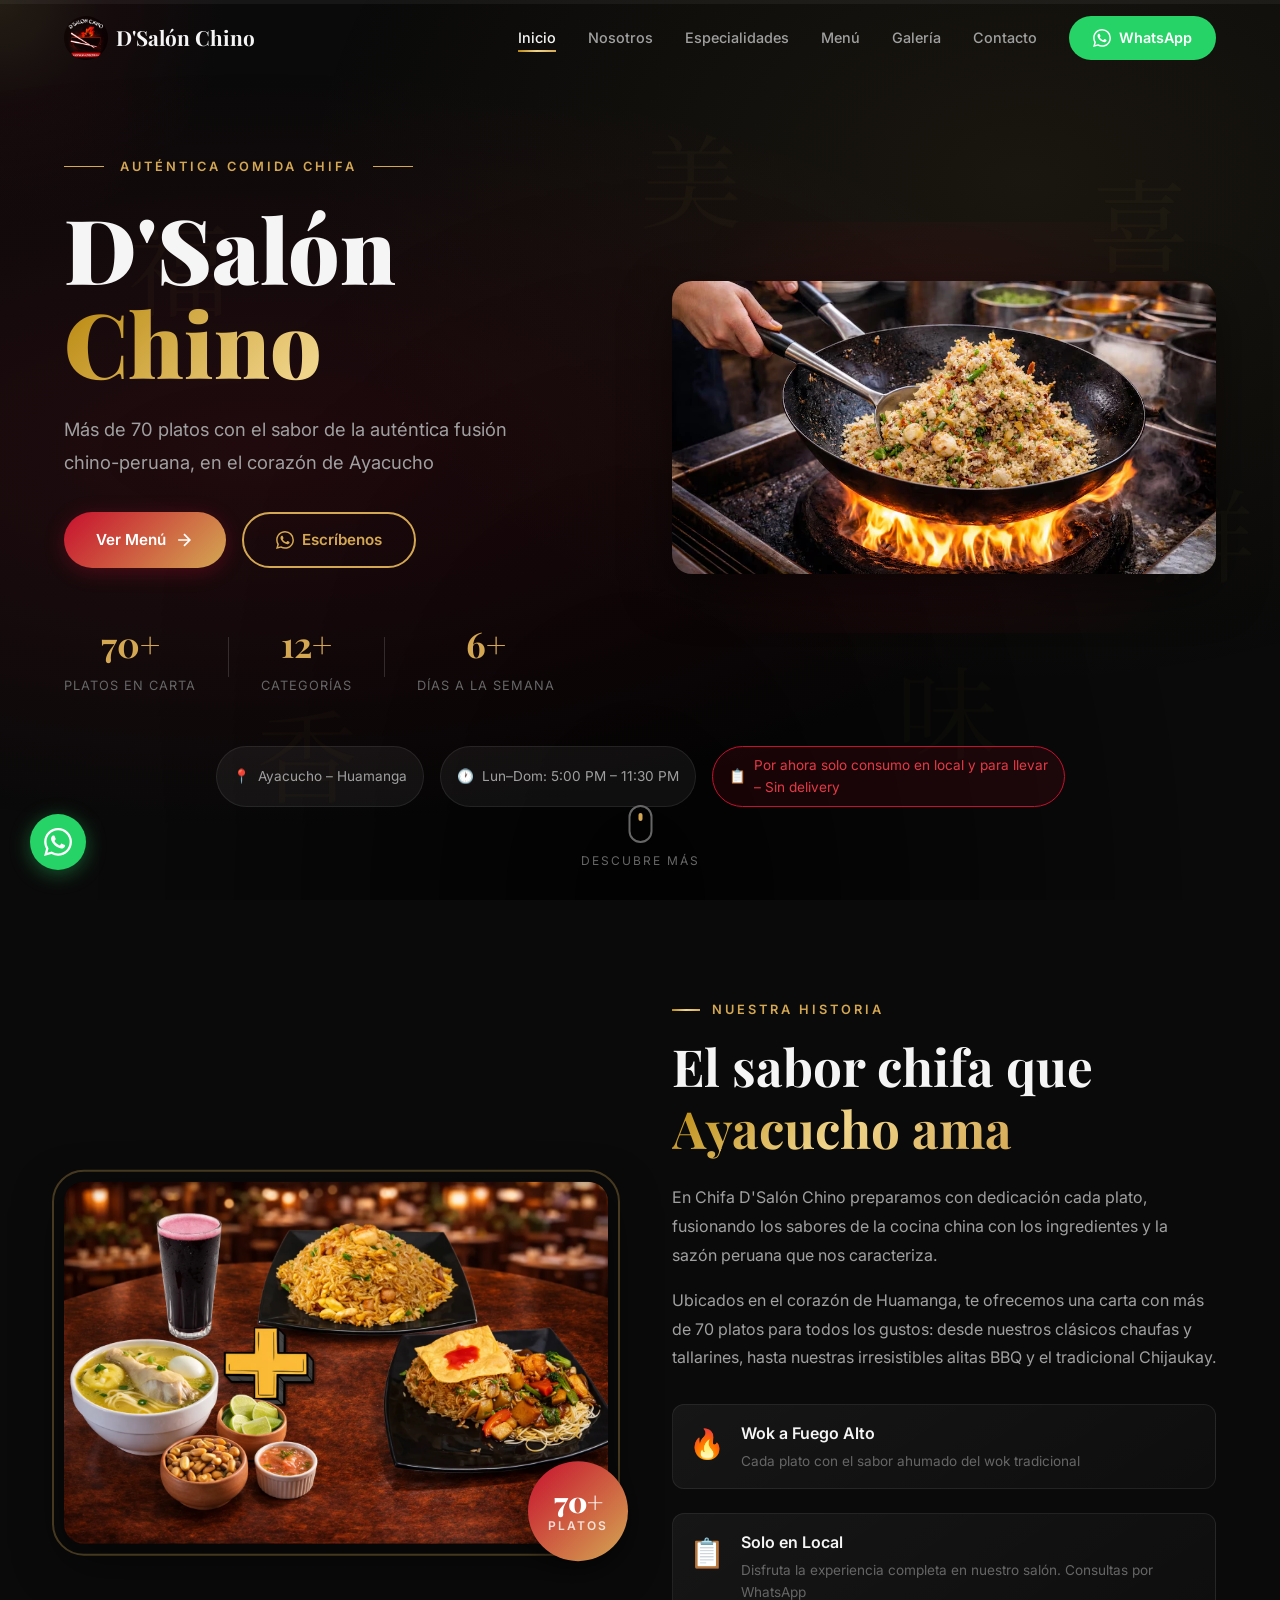
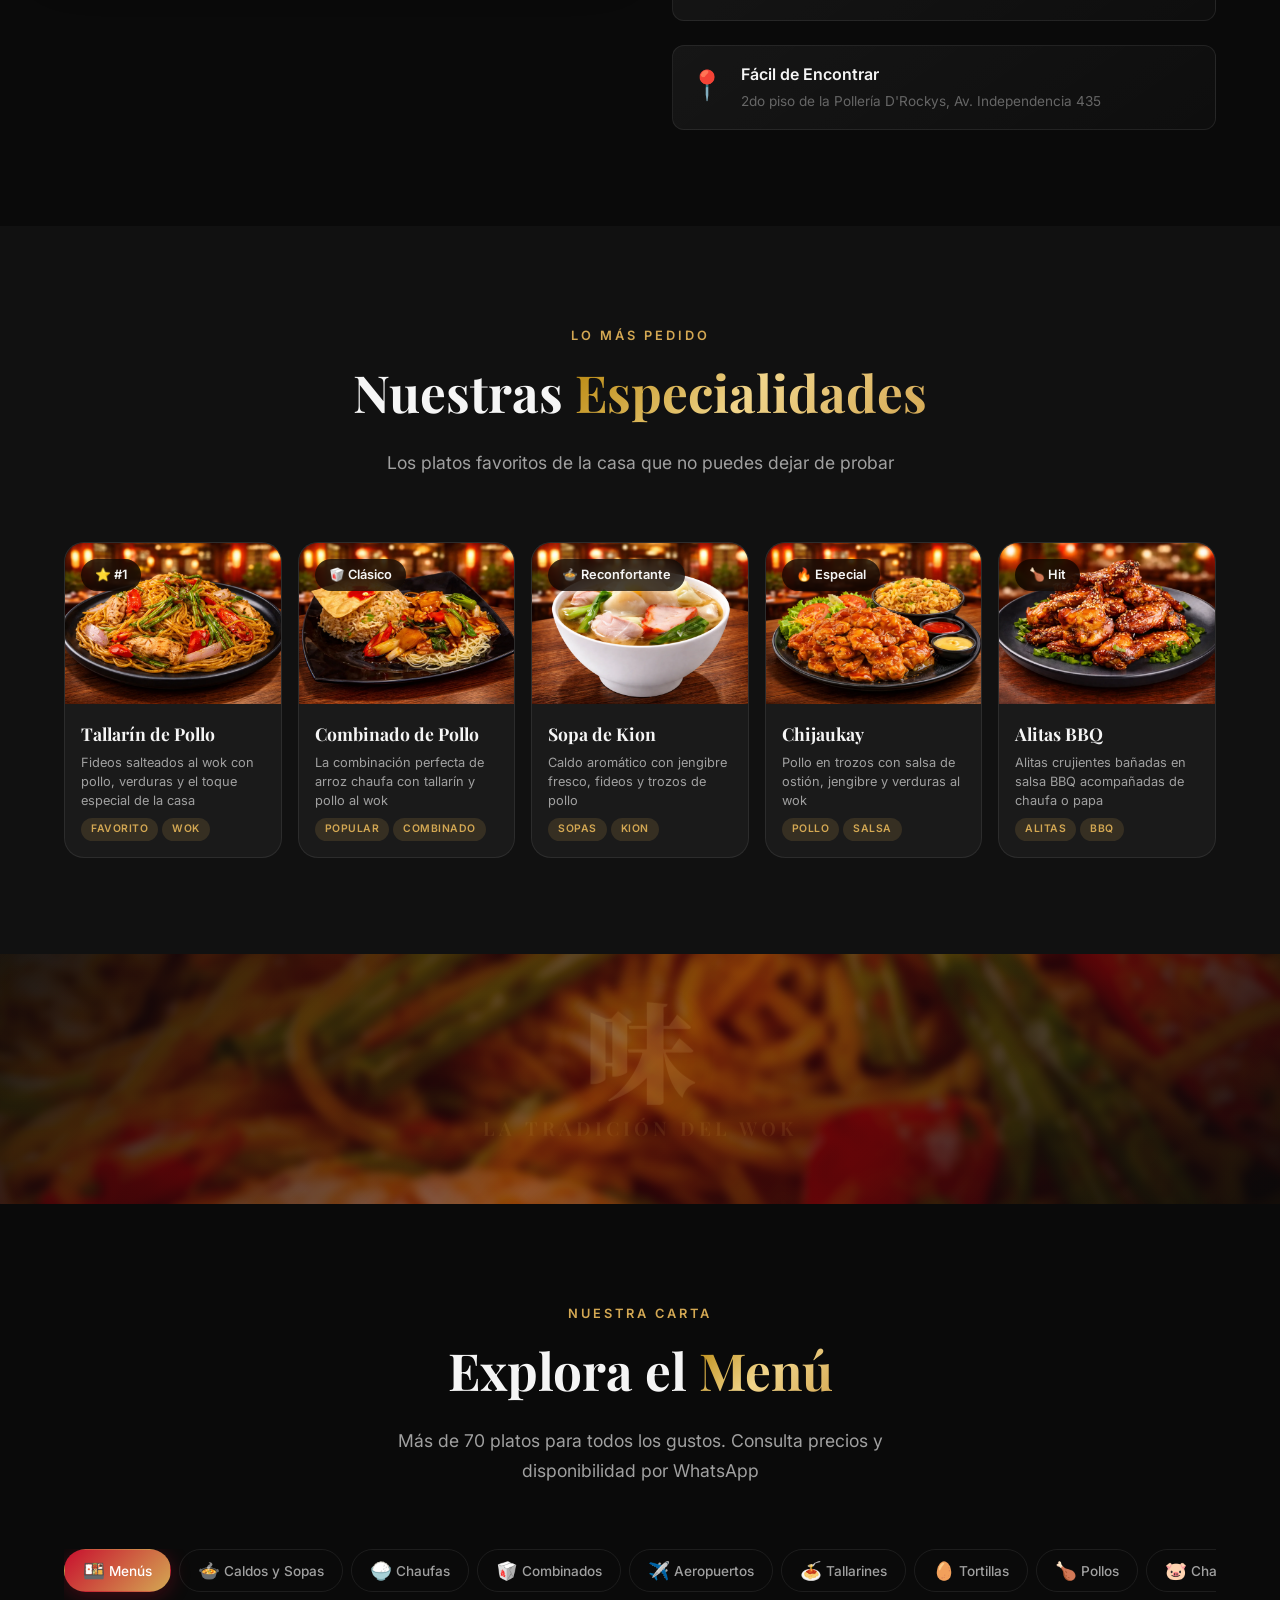
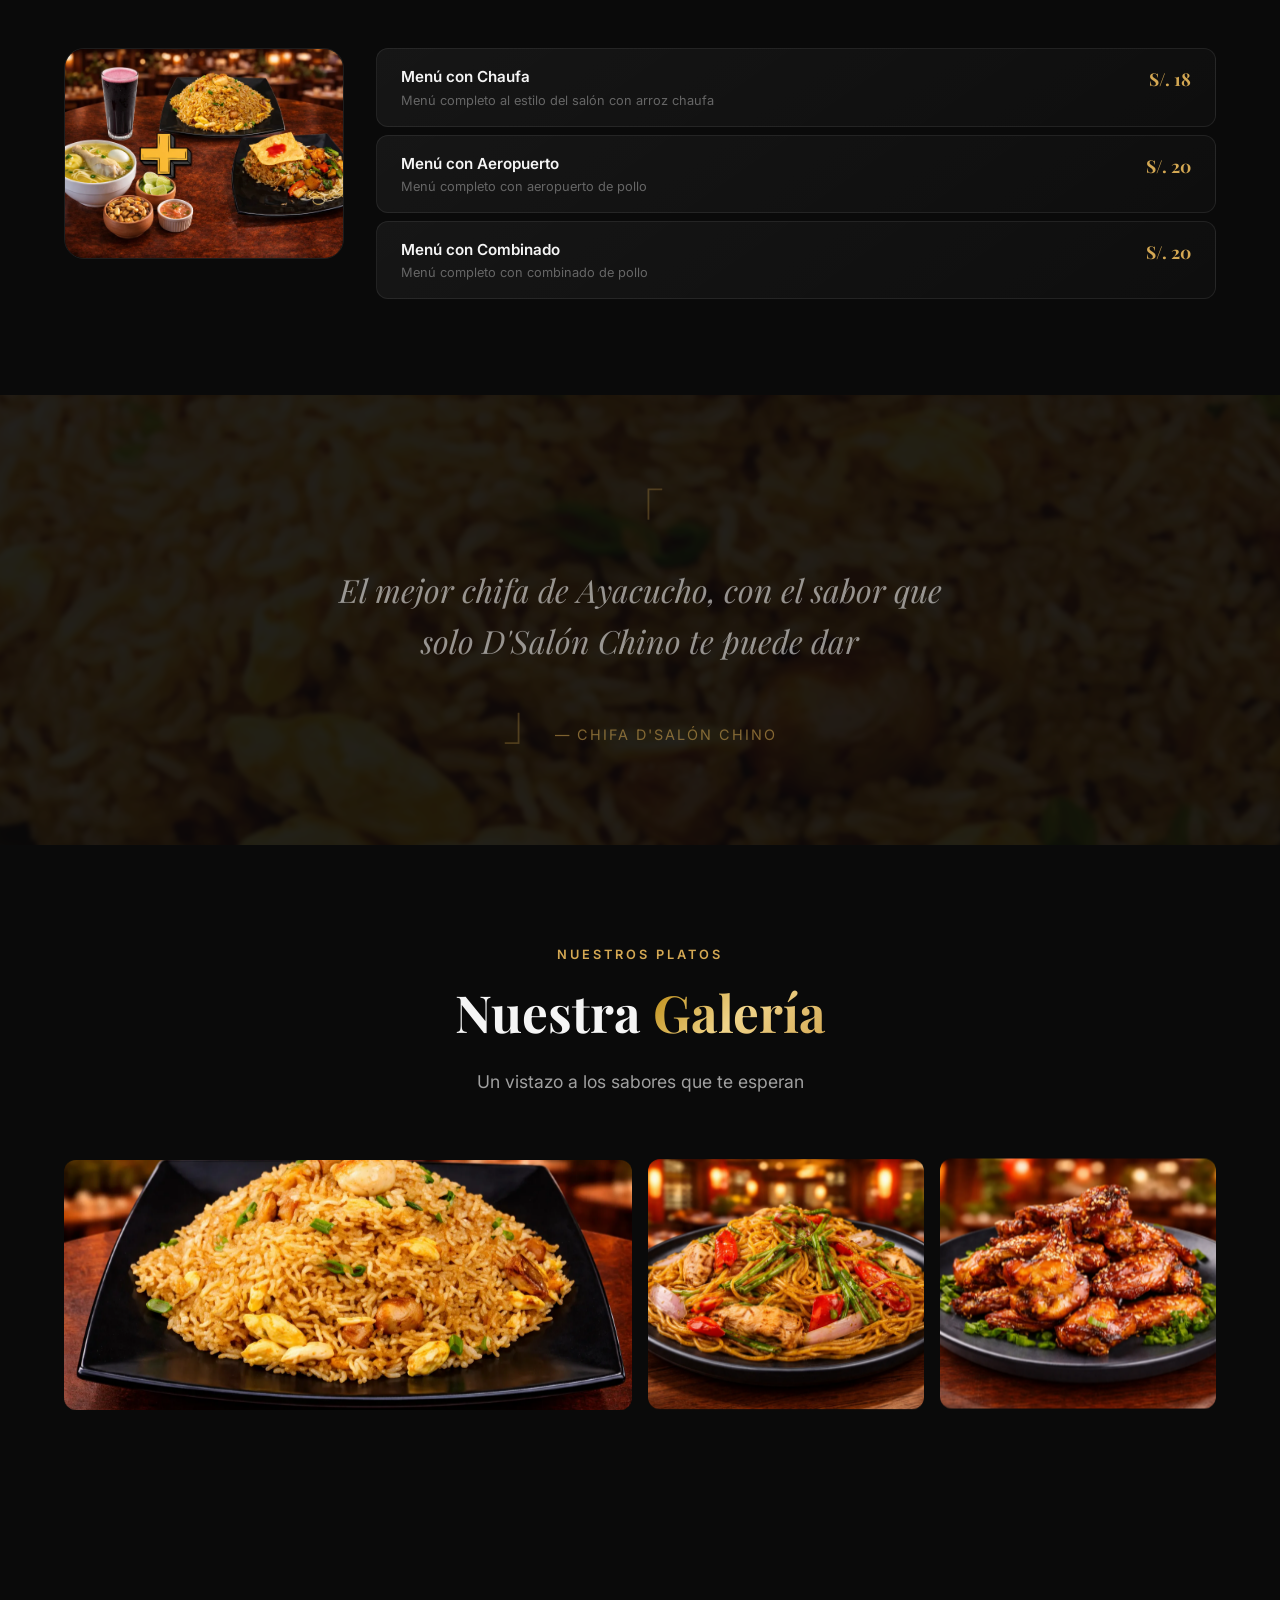
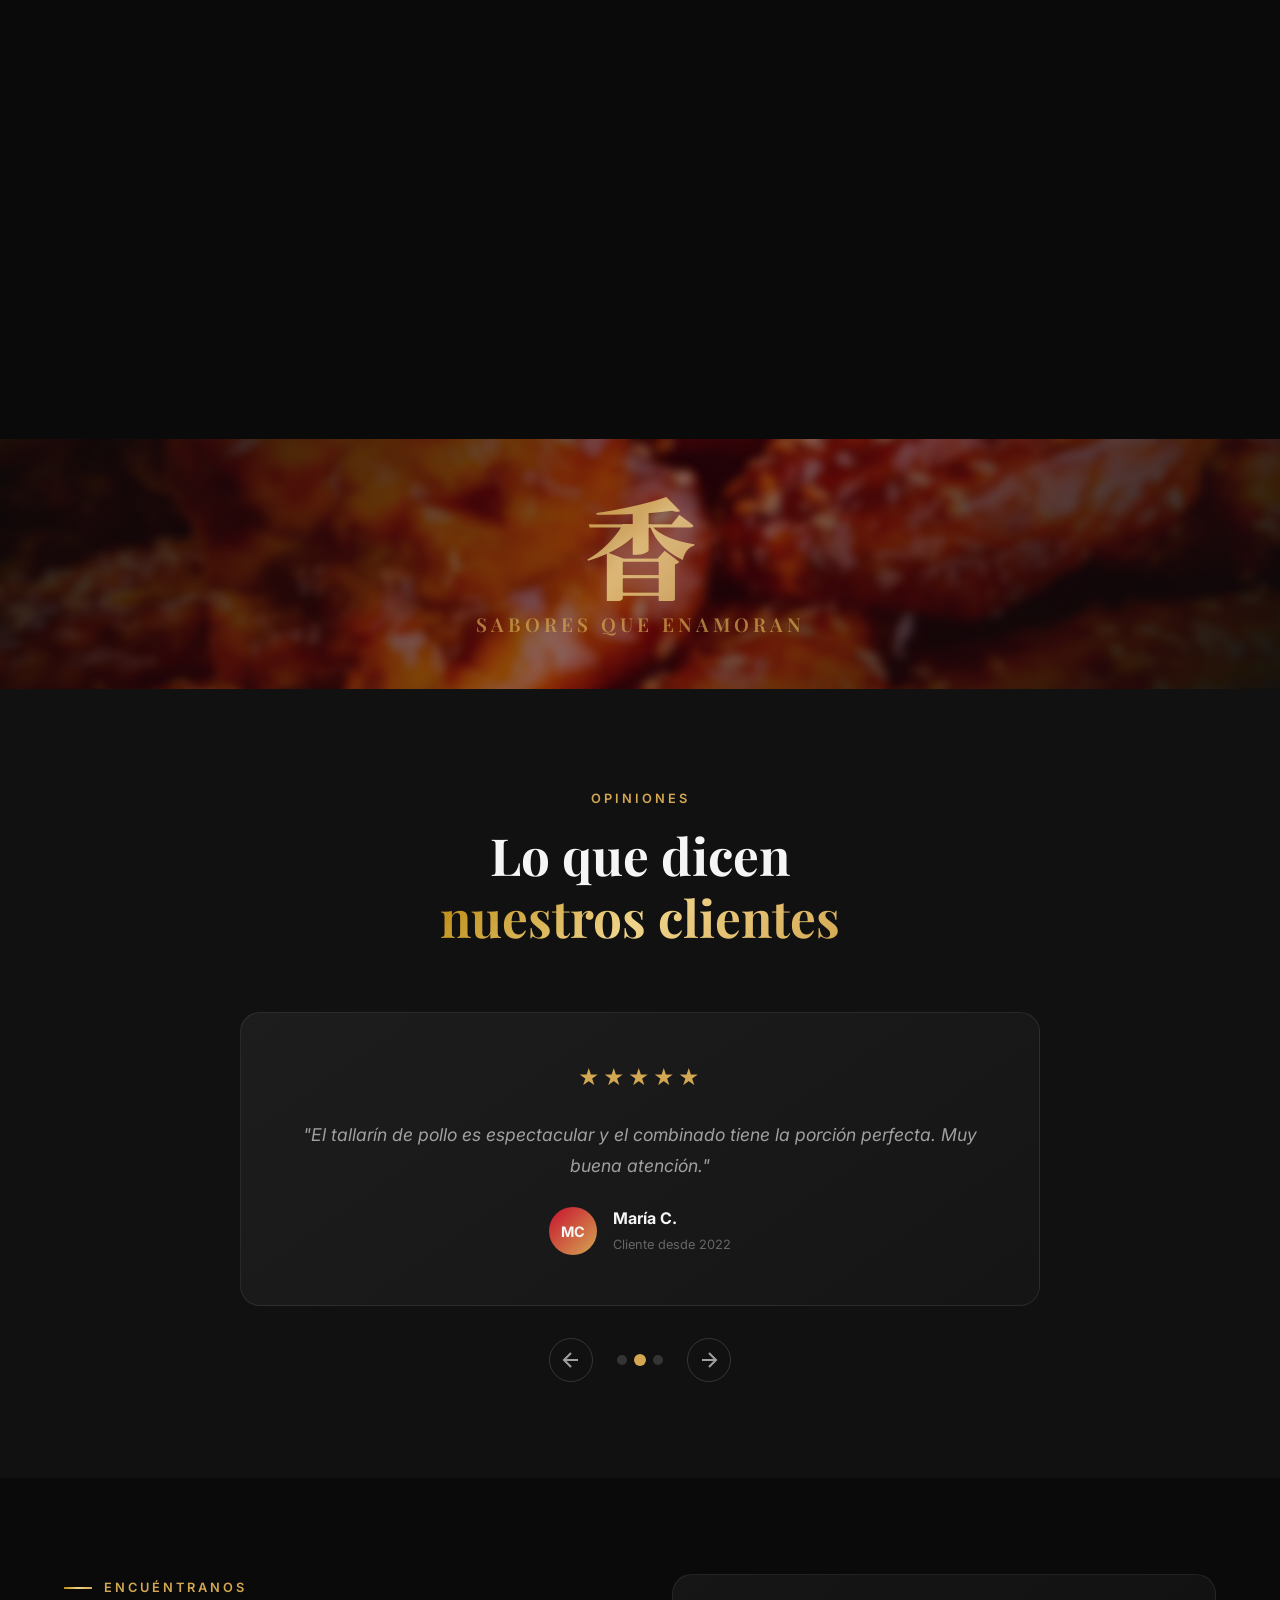
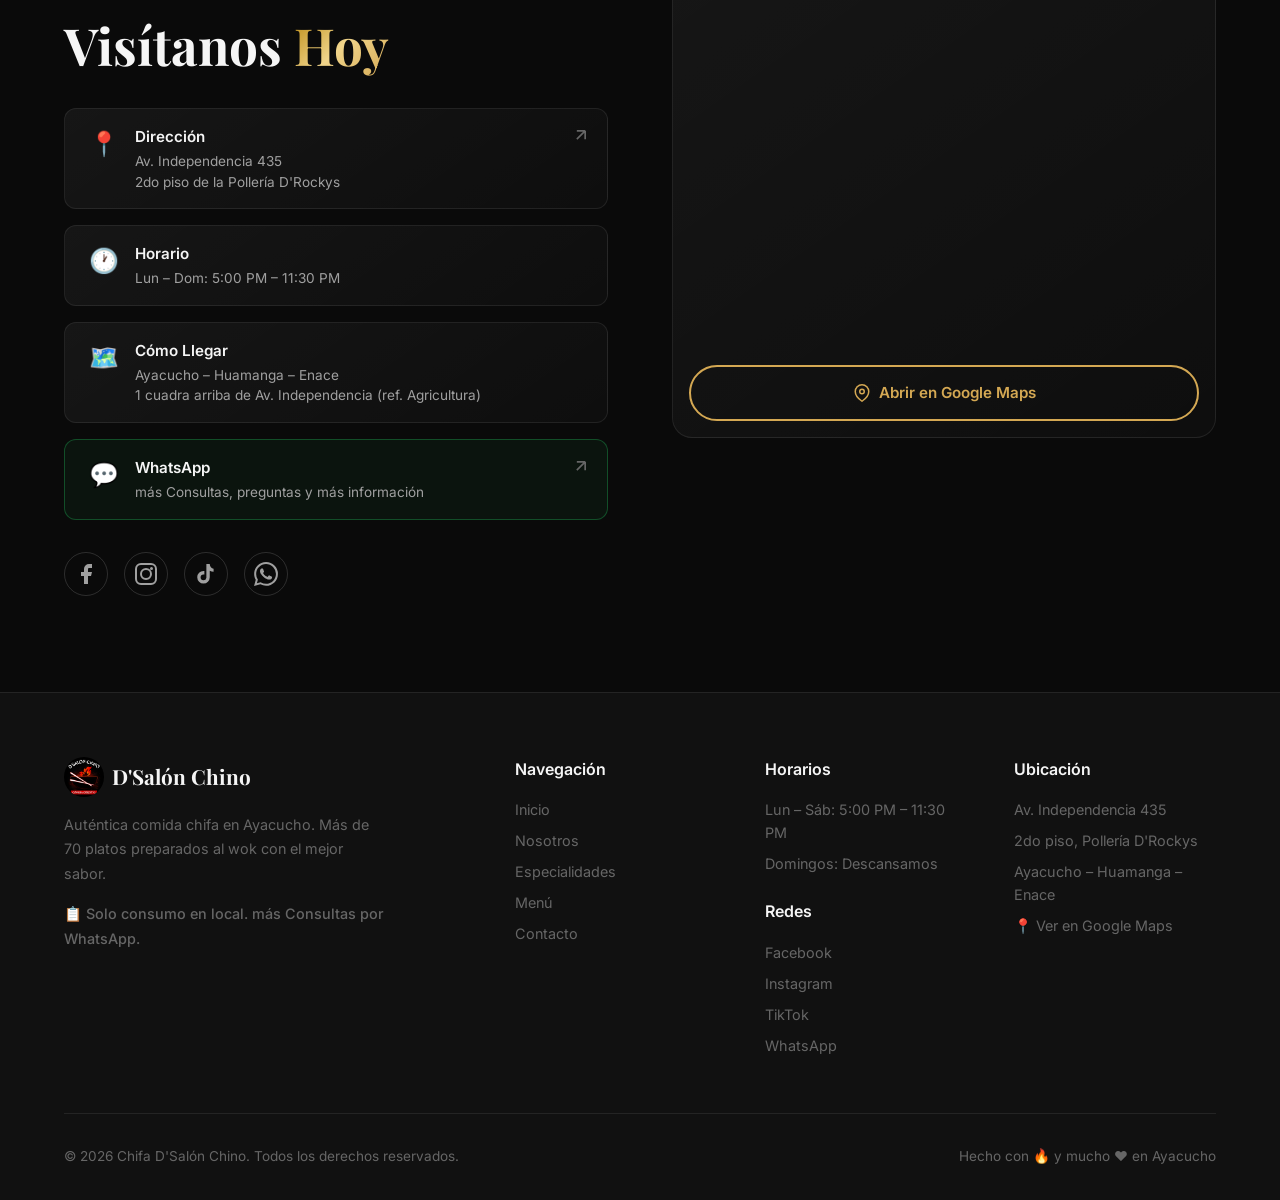
==== index.html @ 2259fa14 "sistemaCHIF" ====
<!DOCTYPE html>
<html lang="es">

<head>
    <meta charset="UTF-8">
    <meta name="viewport" content="width=device-width, initial-scale=1.0">
    <meta name="theme-color" content="#0a0a0a">
    <meta name="color-scheme" content="dark">
    <title>Chifa D'Salón Chino | Auténtica Comida Chifa en Ayacucho</title>
    <meta name="description"
        content="Chifa D'Salón Chino – La mejor comida chifa en Ayacucho. Más de 70 platos: chaufas, tallarines, alitas BBQ, combinados y más. Av. Independencia 435, Huamanga.">
    <meta name="keywords"
        content="chifa ayacucho, comida china ayacucho, chaufa, tallarin, alitas bbq, salon chino, huamanga">
    <link rel="preconnect" href="https://fonts.googleapis.com">
    <link rel="preconnect" href="https://fonts.gstatic.com" crossorigin>
    <link
        href="https://fonts.googleapis.com/css2?family=Playfair+Display:ital,wght@0,400;0,700;0,900;1,400&family=Inter:wght@300;400;500;600;700&family=Noto+Serif+SC:wght@400;700;900&display=swap"
        rel="stylesheet">
    <link rel="stylesheet" href="styles.css">
</head>

<body>
    <!-- Skip Link -->
    <a href="#main-content" class="skip-link">Saltar al contenido principal</a>

    <!-- Loader -->
    <div id="loader" class="loader" role="status" aria-live="polite">
        <div class="loader-content">
            <img src="images/Logo.webp" alt="" class="loader-logo" aria-hidden="true" width="120" height="120">
            <div class="loader-bar" aria-hidden="true">
                <div class="loader-progress"></div>
            </div>
            <p class="loader-text">Preparando tu experiencia…</p>
        </div>
    </div>

    <!-- Navigation -->
    <nav id="navbar" class="navbar">
        <div class="nav-container">
            <a href="#hero" class="nav-logo">
                <img src="images/Logo.webp" alt="Logo Chifa D'Salón Chino" class="nav-logo-img" width="44" height="44">
                <span class="logo-text">D'Salón Chino</span>
            </a>
            <button id="nav-toggle" class="nav-toggle" aria-label="Abrir menú de navegación">
                <span class="hamburger-line"></span>
                <span class="hamburger-line"></span>
                <span class="hamburger-line"></span>
            </button>
            <ul id="nav-menu" class="nav-menu">
                <li><a href="#hero" class="nav-link active">Inicio</a></li>
                <li><a href="#about" class="nav-link">Nosotros</a></li>
                <li><a href="#specialties" class="nav-link">Especialidades</a></li>
                <li><a href="#menu" class="nav-link">Menú</a></li>
                <li><a href="#gallery" class="nav-link">Galería</a></li>
                <li><a href="#contact" class="nav-link">Contacto</a></li>
                <li><a href="https://wa.me/51935894115" target="_blank" rel="noopener noreferrer" class="nav-btn">
                        <svg width="18" height="18" viewBox="0 0 24 24" fill="currentColor" aria-hidden="true">
                            <path
                                d="M17.472 14.382c-.297-.149-1.758-.867-2.03-.967-.273-.099-.471-.148-.67.15-.197.297-.767.966-.94 1.164-.173.199-.347.223-.644.075-.297-.15-1.255-.463-2.39-1.475-.883-.788-1.48-1.761-1.653-2.059-.173-.297-.018-.458.13-.606.134-.133.298-.347.446-.52.149-.174.198-.298.298-.497.099-.198.05-.371-.025-.52-.075-.149-.669-1.612-.916-2.207-.242-.579-.487-.5-.669-.51-.173-.008-.371-.01-.57-.01-.198 0-.52.074-.792.372-.272.297-1.04 1.016-1.04 2.479 0 1.462 1.065 2.875 1.213 3.074.149.198 2.096 3.2 5.077 4.487.709.306 1.262.489 1.694.625.712.227 1.36.195 1.871.118.571-.085 1.758-.719 2.006-1.413.248-.694.248-1.289.173-1.413-.074-.124-.272-.198-.57-.347m-5.421 7.403h-.004a9.87 9.87 0 0 1-5.031-1.378l-.361-.214-3.741.982.998-3.648-.235-.374a9.86 9.86 0 0 1-1.51-5.26c.001-5.45 4.436-9.884 9.888-9.884 2.64 0 5.122 1.03 6.988 2.898a9.825 9.825 0 0 1 2.893 6.994c-.003 5.45-4.437 9.884-9.885 9.884m8.413-18.297A11.815 11.815 0 0 0 12.05 0C5.495 0 .16 5.335.157 11.892c0 2.096.547 4.142 1.588 5.945L.057 24l6.305-1.654a11.882 11.882 0 0 0 5.683 1.448h.005c6.554 0 11.89-5.335 11.893-11.893a11.821 11.821 0 0 0-3.48-8.413z" />
                        </svg>
                        <span>WhatsApp</span>
                    </a></li>
            </ul>
        </div>
    </nav>

    <!-- Main Content -->
    <main id="main-content">

        <!-- Hero Section -->
        <section id="hero" class="hero">
            <div class="hero-bg-overlay"></div>
            <div class="floating-characters" aria-hidden="true">
                <span class="float-char" style="--delay: 0s; --x: 10%; --y: 20%;">福</span>
                <span class="float-char" style="--delay: 2s; --x: 85%; --y: 15%;">喜</span>
                <span class="float-char" style="--delay: 4s; --x: 70%; --y: 70%;">味</span>
                <span class="float-char" style="--delay: 1s; --x: 20%; --y: 75%;">香</span>
                <span class="float-char" style="--delay: 3s; --x: 50%; --y: 10%;">美</span>
                <span class="float-char" style="--delay: 5s; --x: 90%; --y: 50%;">鮮</span>
            </div>
            <div class="hero-content">
                <div class="hero-text">
                    <div class="hero-badge">
                        <span class="badge-line"></span>
                        <span>Auténtica Comida Chifa</span>
                        <span class="badge-line"></span>
                    </div>
                    <h1 class="hero-title">
                        <span class="title-line">D'Salón</span>
                        <span class="title-line title-accent">Chino</span>
                    </h1>
                    <p class="hero-subtitle">Más de 70 platos con el sabor de la auténtica fusión chino-peruana, en el
                        corazón de Ayacucho</p>
                    <div class="hero-actions">
                        <a href="#menu" class="btn btn-primary">
                            <span>Ver Menú</span>
                            <svg width="20" height="20" viewBox="0 0 24 24" fill="none" stroke="currentColor"
                                stroke-width="2" aria-hidden="true">
                                <path d="M5 12h14M12 5l7 7-7 7" />
                            </svg>
                        </a>
                        <a href="https://wa.me/51935894115" target="_blank" rel="noopener noreferrer"
                            class="btn btn-outline">
                            <svg width="18" height="18" viewBox="0 0 24 24" fill="currentColor" aria-hidden="true">
                                <path
                                    d="M17.472 14.382c-.297-.149-1.758-.867-2.03-.967-.273-.099-.471-.148-.67.15-.197.297-.767.966-.94 1.164-.173.199-.347.223-.644.075-.297-.15-1.255-.463-2.39-1.475-.883-.788-1.48-1.761-1.653-2.059-.173-.297-.018-.458.13-.606.134-.133.298-.347.446-.52.149-.174.198-.298.298-.497.099-.198.05-.371-.025-.52-.075-.149-.669-1.612-.916-2.207-.242-.579-.487-.5-.669-.51-.173-.008-.371-.01-.57-.01-.198 0-.52.074-.792.372-.272.297-1.04 1.016-1.04 2.479 0 1.462 1.065 2.875 1.213 3.074.149.198 2.096 3.2 5.077 4.487.709.306 1.262.489 1.694.625.712.227 1.36.195 1.871.118.571-.085 1.758-.719 2.006-1.413.248-.694.248-1.289.173-1.413-.074-.124-.272-.198-.57-.347m-5.421 7.403h-.004a9.87 9.87 0 0 1-5.031-1.378l-.361-.214-3.741.982.998-3.648-.235-.374a9.86 9.86 0 0 1-1.51-5.26c.001-5.45 4.436-9.884 9.888-9.884 2.64 0 5.122 1.03 6.988 2.898a9.825 9.825 0 0 1 2.893 6.994c-.003 5.45-4.437 9.884-9.885 9.884m8.413-18.297A11.815 11.815 0 0 0 12.05 0C5.495 0 .16 5.335.157 11.892c0 2.096.547 4.142 1.588 5.945L.057 24l6.305-1.654a11.882 11.882 0 0 0 5.683 1.448h.005c6.554 0 11.89-5.335 11.893-11.893a11.821 11.821 0 0 0-3.48-8.413z" />
                            </svg>
                            <span>Escríbenos</span>
                        </a>
                    </div>
                    <div class="hero-stats">
                        <div class="stat">
                            <span class="stat-number" data-count="70">0</span>
                            <span class="stat-label">Platos en carta</span>
                        </div>
                        <div class="stat-divider"></div>
                        <div class="stat">
                            <span class="stat-number" data-count="12">0</span>
                            <span class="stat-label">Categorías</span>
                        </div>
                        <div class="stat-divider"></div>
                        <div class="stat">
                            <span class="stat-number" data-count="6">0</span>
                            <span class="stat-label">Días a la semana</span>
                        </div>
                    </div>
                </div>
                <div class="hero-image-wrapper">
                    <div class="hero-image-glow"></div>
                    <img src="images/portada.webp" alt="Chifa D'Salón Chino – Auténtica Comida Chifa en Ayacucho"
                        class="hero-image" loading="eager" width="550" height="550" fetchpriority="high">
                </div>
            </div>
            <div class="hero-info-banner">
                <div class="info-pill">
                    <span aria-hidden="true">📍</span> Ayacucho – Huamanga
                </div>
                <div class="info-pill">
                    <span aria-hidden="true">🕐</span> Lun–Dom: 5:00 PM – 11:30 PM
                </div>
                <div class="info-pill highlight">
                    <span aria-hidden="true">📋</span>Por ahora solo consumo en local y para llevar<br />
                    – Sin delivery
                </div>
            </div>
            <a href="#about" class="scroll-indicator" aria-label="Descubre más">
                <div class="scroll-mouse">
                    <div class="scroll-dot"></div>
                </div>
                <span>Descubre más</span>
            </a>
        </section>

        <!-- About Section -->
        <section id="about" class="about section">
            <div class="container">
                <div class="about-grid">
                    <div class="about-image-col">
                        <div class="about-image-wrapper">
                            <img src="images/Menus.webp" alt="Menú del restaurante D'Salón Chino" class="about-image"
                                loading="lazy" width="600" height="400">
                            <div class="about-image-frame"></div>
                            <div class="experience-badge">
                                <span class="exp-number">70+</span>
                                <span class="exp-text">Platos</span>
                            </div>
                        </div>
                    </div>
                    <div class="about-text-col">
                        <span class="section-tag">Nuestra Historia</span>
                        <h2 class="section-title">El sabor chifa que<br><span class="text-gradient">Ayacucho ama</span>
                        </h2>
                        <p class="about-desc">En Chifa D'Salón Chino preparamos con dedicación cada plato, fusionando
                            los sabores de la cocina china con los ingredientes y la sazón peruana que nos caracteriza.
                        </p>
                        <p class="about-desc">Ubicados en el corazón de Huamanga, te ofrecemos una carta con más de 70
                            platos para todos los gustos: desde nuestros clásicos chaufas y tallarines, hasta nuestras
                            irresistibles alitas BBQ y el tradicional Chijaukay.</p>
                        <div class="about-features">
                            <div class="feature">
                                <div class="feature-icon" aria-hidden="true">🔥</div>
                                <div>
                                    <h4>Wok a Fuego Alto</h4>
                                    <p>Cada plato con el sabor ahumado del wok tradicional</p>
                                </div>
                            </div>
                            <div class="feature">
                                <div class="feature-icon" aria-hidden="true">📋</div>
                                <div>
                                    <h4>Solo en Local</h4>
                                    <p>Disfruta la experiencia completa en nuestro salón. Consultas por WhatsApp</p>
                                </div>
                            </div>
                            <div class="feature">
                                <div class="feature-icon" aria-hidden="true">📍</div>
                                <div>
                                    <h4>Fácil de Encontrar</h4>
                                    <p>2do piso de la Pollería D'Rockys, Av. Independencia 435</p>
                                </div>
                            </div>
                        </div>
                    </div>
                </div>
            </div>
        </section>

        <!-- Specialties Section -->
        <section id="specialties" class="specialties section">
            <div class="container">
                <div class="section-header">
                    <span class="section-tag">Lo Más Pedido</span>
                    <h2 class="section-title">Nuestras <span class="text-gradient">Especialidades</span></h2>
                    <p class="section-desc">Los platos favoritos de la casa que no puedes dejar de probar</p>
                </div>
                <div class="specialties-grid">
                    <div class="specialty-card">
                        <div class="specialty-image-wrapper">
                            <img src="images/TallarinDePollo.webp" alt="Tallarín de Pollo" class="specialty-image"
                                loading="lazy" width="400" height="300">
                            <div class="specialty-overlay">
                                <span class="specialty-price">S/. 19</span>
                            </div>
                            <div class="specialty-badge">⭐ #1</div>
                        </div>
                        <div class="specialty-info">
                            <h3>Tallarín de Pollo</h3>
                            <p>Fideos salteados al wok con pollo, verduras y el toque especial de la casa</p>
                            <div class="specialty-tags">
                                <span class="tag">Favorito</span>
                                <span class="tag">Wok</span>
                            </div>
                        </div>
                    </div>
                    <div class="specialty-card">
                        <div class="specialty-image-wrapper">
                            <img src="images/CombinadoDePollo.webp" alt="Combinado de Pollo" class="specialty-image"
                                loading="lazy" width="400" height="300">
                            <div class="specialty-overlay">
                                <span class="specialty-price">S/. 15</span>
                            </div>
                            <div class="specialty-badge">🥡 Clásico</div>
                        </div>
                        <div class="specialty-info">
                            <h3>Combinado de Pollo</h3>
                            <p>La combinación perfecta de arroz chaufa con tallarín y pollo al wok</p>
                            <div class="specialty-tags">
                                <span class="tag">Popular</span>
                                <span class="tag">Combinado</span>
                            </div>
                        </div>
                    </div>
                    <div class="specialty-card">
                        <div class="specialty-image-wrapper">
                            <img src="images/SopaDeKion.webp" alt="Sopa de Kion" class="specialty-image" loading="lazy"
                                width="400" height="300">
                            <div class="specialty-overlay">
                                <span class="specialty-price">S/. 14</span>
                            </div>
                            <div class="specialty-badge">🍲 Reconfortante</div>
                        </div>
                        <div class="specialty-info">
                            <h3>Sopa de Kion</h3>
                            <p>Caldo aromático con jengibre fresco, fideos y trozos de pollo</p>
                            <div class="specialty-tags">
                                <span class="tag">Sopas</span>
                                <span class="tag">Kion</span>
                            </div>
                        </div>
                    </div>
                    <div class="specialty-card">
                        <div class="specialty-image-wrapper">
                            <img src="images/Chijaukay.webp" alt="Chijaukay" class="specialty-image" loading="lazy"
                                width="400" height="300">
                            <div class="specialty-overlay">
                                <span class="specialty-price">S/. 24</span>
                            </div>
                            <div class="specialty-badge">🔥 Especial</div>
                        </div>
                        <div class="specialty-info">
                            <h3>Chijaukay</h3>
                            <p>Pollo en trozos con salsa de ostión, jengibre y verduras al wok</p>
                            <div class="specialty-tags">
                                <span class="tag">Pollo</span>
                                <span class="tag">Salsa</span>
                            </div>
                        </div>
                    </div>
                    <div class="specialty-card">
                        <div class="specialty-image-wrapper">
                            <img src="images/AlitasBBQ.webp" alt="Alitas BBQ" class="specialty-image" loading="lazy"
                                width="400" height="300">
                            <div class="specialty-overlay">
                                <span class="specialty-price">S/. 26</span>
                            </div>
                            <div class="specialty-badge">🍗 Hit</div>
                        </div>
                        <div class="specialty-info">
                            <h3>Alitas BBQ</h3>
                            <p>Alitas crujientes bañadas en salsa BBQ acompañadas de chaufa o papa</p>
                            <div class="specialty-tags">
                                <span class="tag">Alitas</span>
                                <span class="tag">BBQ</span>
                            </div>
                        </div>
                    </div>
                </div>
            </div>
        </section>

        <!-- Parallax Divider: Wok Fire -->
        <section class="parallax-divider" aria-hidden="true">
            <div class="parallax-divider-bg" style="background-image: url('images/TallarinDePollo.webp');"></div>
            <div class="parallax-divider-overlay"></div>
            <div class="parallax-divider-content">
                <span class="divider-kanji">味</span>
                <p class="divider-text">La Tradición del Wok</p>
            </div>
        </section>

        <!-- Menu Section -->
        <section id="menu" class="menu-section section">
            <div class="container">
                <div class="section-header">
                    <span class="section-tag">Nuestra Carta</span>
                    <h2 class="section-title">Explora el <span class="text-gradient">Menú</span></h2>
                    <p class="section-desc">Más de 70 platos para todos los gustos. Consulta precios y disponibilidad
                        por WhatsApp</p>
                </div>
                <div class="menu-tabs-wrapper">
                    <div class="menu-tabs" role="tablist" aria-label="Categorías del menú">
                        <button class="menu-tab active" data-category="menus" role="tab" aria-selected="true">
                            <span class="tab-icon" aria-hidden="true">🍱</span>
                            <span>Menús</span>
                        </button>
                        <button class="menu-tab" data-category="caldos_sopas" role="tab" aria-selected="false">
                            <span class="tab-icon" aria-hidden="true">🍲</span>
                            <span>Caldos y Sopas</span>
                        </button>
                        <button class="menu-tab" data-category="chaufas" role="tab" aria-selected="false">
                            <span class="tab-icon" aria-hidden="true">🍚</span>
                            <span>Chaufas</span>
                        </button>
                        <button class="menu-tab" data-category="combinados" role="tab" aria-selected="false">
                            <span class="tab-icon" aria-hidden="true">🥡</span>
                            <span>Combinados</span>
                        </button>
                        <button class="menu-tab" data-category="aeropuertos" role="tab" aria-selected="false">
                            <span class="tab-icon" aria-hidden="true">✈️</span>
                            <span>Aeropuertos</span>
                        </button>
                        <button class="menu-tab" data-category="tallarines" role="tab" aria-selected="false">
                            <span class="tab-icon" aria-hidden="true">🍝</span>
                            <span>Tallarines</span>
                        </button>
                        <button class="menu-tab" data-category="tortillas" role="tab" aria-selected="false">
                            <span class="tab-icon" aria-hidden="true">🥚</span>
                            <span>Tortillas</span>
                        </button>
                        <button class="menu-tab" data-category="pollos" role="tab" aria-selected="false">
                            <span class="tab-icon" aria-hidden="true">🍗</span>
                            <span>Pollos</span>
                        </button>
                        <button class="menu-tab" data-category="chancho_pollo" role="tab" aria-selected="false">
                            <span class="tab-icon" aria-hidden="true">🐷</span>
                            <span>Chancho y Pollo</span>
                        </button>
                        <button class="menu-tab" data-category="alitas" role="tab" aria-selected="false">
                            <span class="tab-icon" aria-hidden="true">🔥</span>
                            <span>Alitas</span>
                        </button>
                        <button class="menu-tab" data-category="porciones" role="tab" aria-selected="false">
                            <span class="tab-icon" aria-hidden="true">🥟</span>
                            <span>Porciones</span>
                        </button>
                        <button class="menu-tab" data-category="bebidas" role="tab" aria-selected="false">
                            <span class="tab-icon" aria-hidden="true">🥤</span>
                            <span>Bebidas</span>
                        </button>
                    </div>
                </div>
                <div class="menu-category-display">
                    <div class="menu-category-image" id="menu-category-image">
                        <img src="images/Menus.webp" alt="Categoría del menú" loading="lazy" width="400" height="300"
                            id="category-img">
                    </div>
                    <div class="menu-grid" id="menu-grid" role="tabpanel" aria-live="polite">
                        <!-- Menu items populated by JS -->
                    </div>
                </div>
            </div>
        </section>

        <!-- Parallax Quote -->
        <section class="parallax-quote">
            <div class="parallax-bg" style="background-image: url('images/Chaufa.webp');"></div>
            <div class="parallax-overlay"></div>
            <div class="parallax-content">
                <span class="quote-symbol" aria-hidden="true">「</span>
                <blockquote>
                    El mejor chifa de Ayacucho, con el sabor que solo D'Salón Chino te puede dar
                </blockquote>
                <span class="quote-symbol" aria-hidden="true">」</span>
                <cite>— Chifa D'Salón Chino</cite>
            </div>
        </section>

        <!-- Gallery Section -->
        <section id="gallery" class="gallery section">
            <div class="container">
                <div class="section-header">
                    <span class="section-tag">Nuestros Platos</span>
                    <h2 class="section-title">Nuestra <span class="text-gradient">Galería</span></h2>
                    <p class="section-desc">Un vistazo a los sabores que te esperan</p>
                </div>
                <div class="gallery-grid">
                    <div class="gallery-item gallery-large">
                        <img src="images/Chaufa.webp" alt="Chaufa" loading="lazy" width="600" height="400">
                        <div class="gallery-overlay">
                            <span>Chaufa Especial</span>
                        </div>
                    </div>
                    <div class="gallery-item">
                        <img src="images/TallarinDePollo.webp" alt="Tallarín de Pollo" loading="lazy" width="400"
                            height="300">
                        <div class="gallery-overlay">
                            <span>Tallarín de Pollo</span>
                        </div>
                    </div>
                    <div class="gallery-item">
                        <img src="images/AlitasBBQ.webp" alt="Alitas BBQ" loading="lazy" width="400" height="300">
                        <div class="gallery-overlay">
                            <span>Alitas BBQ</span>
                        </div>
                    </div>
                    <div class="gallery-item">
                        <img src="images/Tipakay.webp" alt="Tipakay" loading="lazy" width="400" height="300">
                        <div class="gallery-overlay">
                            <span>Tipakay</span>
                        </div>
                    </div>
                    <div class="gallery-item">
                        <img src="images/KamLuWantan.webp" alt="Kam Lu Wantan" loading="lazy" width="400" height="300">
                        <div class="gallery-overlay">
                            <span>Kam Lu Wantan</span>
                        </div>
                    </div>
                    <div class="gallery-item">
                        <img src="images/ChanchoAsadoConPiña.webp" alt="Chancho Asado con Piña" loading="lazy"
                            width="400" height="300">
                        <div class="gallery-overlay">
                            <span>Chancho Asado con Piña</span>
                        </div>
                    </div>
                    <div class="gallery-item">
                        <img src="images/Aeropuerto.webp" alt="Aeropuerto" loading="lazy" width="400" height="300">
                        <div class="gallery-overlay">
                            <span>Aeropuerto</span>
                        </div>
                    </div>
                    <div class="gallery-item">
                        <img src="images/SopaDeKion.webp" alt="Sopa de Kion" loading="lazy" width="400" height="300">
                        <div class="gallery-overlay">
                            <span>Sopa de Kion</span>
                        </div>
                    </div>
                </div>
            </div>
        </section>

        <!-- Parallax Divider: Sabores -->
        <section class="parallax-divider" aria-hidden="true">
            <div class="parallax-divider-bg" style="background-image: url('images/AlitasBBQ.webp');"></div>
            <div class="parallax-divider-overlay"></div>
            <div class="parallax-divider-content">
                <span class="divider-kanji">香</span>
                <p class="divider-text">Sabores que Enamoran</p>
            </div>
        </section>

        <!-- Testimonials -->
        <section class="testimonials section">
            <div class="container">
                <div class="section-header">
                    <span class="section-tag">Opiniones</span>
                    <h2 class="section-title">Lo que dicen <span class="text-gradient">nuestros clientes</span></h2>
                </div>
                <div class="testimonial-slider" id="testimonial-slider">
                    <div class="testimonial-track">
                        <div class="testimonial-card">
                            <div class="stars" aria-label="5 estrellas">★★★★★</div>
                            <p>"Las alitas BBQ son adictivas, siempre vuelvo por más. El mejor chifa de Ayacucho sin
                                duda."</p>
                            <div class="testimonial-author">
                                <div class="author-avatar">JM</div>
                                <div>
                                    <strong>Juan M.</strong>
                                    <span>Cliente frecuente</span>
                                </div>
                            </div>
                        </div>
                        <div class="testimonial-card">
                            <div class="stars" aria-label="5 estrellas">★★★★★</div>
                            <p>"El tallarín de pollo es espectacular y el combinado tiene la porción perfecta. Muy buena
                                atención."</p>
                            <div class="testimonial-author">
                                <div class="author-avatar">MC</div>
                                <div>
                                    <strong>María C.</strong>
                                    <span>Cliente desde 2022</span>
                                </div>
                            </div>
                        </div>
                        <div class="testimonial-card">
                            <div class="stars" aria-label="5 estrellas">★★★★★</div>
                            <p>"La sopa de kion es lo mejor para el frío de Ayacucho. Lugar acogedor y precios
                                accesibles."</p>
                            <div class="testimonial-author">
                                <div class="author-avatar">RL</div>
                                <div>
                                    <strong>Roberto L.</strong>
                                    <span>Comensal local</span>
                                </div>
                            </div>
                        </div>
                    </div>
                    <div class="slider-controls">
                        <button class="slider-btn" id="prev-btn" aria-label="Testimonio anterior">
                            <svg width="24" height="24" viewBox="0 0 24 24" fill="none" stroke="currentColor"
                                stroke-width="2" aria-hidden="true">
                                <path d="M19 12H5M12 19l-7-7 7-7" />
                            </svg>
                        </button>
                        <div class="slider-dots" id="slider-dots"></div>
                        <button class="slider-btn" id="next-btn" aria-label="Siguiente testimonio">
                            <svg width="24" height="24" viewBox="0 0 24 24" fill="none" stroke="currentColor"
                                stroke-width="2" aria-hidden="true">
                                <path d="M5 12h14M12 5l7 7-7 7" />
                            </svg>
                        </button>
                    </div>
                </div>
            </div>
        </section>

        <!-- Contact Section -->
        <section id="contact" class="contact section">
            <div class="container">
                <div class="contact-grid">
                    <div class="contact-info">
                        <span class="section-tag">Encuéntranos</span>
                        <h2 class="section-title">Visítanos <span class="text-gradient">Hoy</span></h2>
                        <div class="info-cards">
                            <a href="https://maps.app.goo.gl/74dLz72tAxkdC8GR9" target="_blank"
                                rel="noopener noreferrer" class="info-card info-card-link">
                                <div class="info-icon" aria-hidden="true">📍</div>
                                <div>
                                    <h4>Dirección</h4>
                                    <p>Av. Independencia 435<br>2do piso de la Pollería D'Rockys</p>
                                </div>
                                <svg class="info-arrow" width="20" height="20" viewBox="0 0 24 24" fill="none"
                                    stroke="currentColor" stroke-width="2" aria-hidden="true">
                                    <path d="M7 17L17 7M17 7H7M17 7v10" />
                                </svg>
                            </a>
                            <div class="info-card">
                                <div class="info-icon" aria-hidden="true">🕐</div>
                                <div>
                                    <h4>Horario</h4>
                                    <p>Lun – Dom: 5:00 PM – 11:30 PM<br>
                                    </p>
                                </div>
                            </div>
                            <div class="info-card">
                                <div class="info-icon" aria-hidden="true">🗺️</div>
                                <div>
                                    <h4>Cómo Llegar</h4>
                                    <p>Ayacucho – Huamanga – Enace<br>1 cuadra arriba de Av. Independencia (ref.
                                        Agricultura)</p>
                                </div>
                            </div>
                            <a href="https://wa.me/51935894115" target="_blank" rel="noopener noreferrer"
                                class="info-card info-card-link whatsapp-card">
                                <div class="info-icon" aria-hidden="true">💬</div>
                                <div>
                                    <h4>WhatsApp</h4>
                                    <p>más Consultas, preguntas y más información</p>
                                </div>
                                <svg class="info-arrow" width="20" height="20" viewBox="0 0 24 24" fill="none"
                                    stroke="currentColor" stroke-width="2" aria-hidden="true">
                                    <path d="M7 17L17 7M17 7H7M17 7v10" />
                                </svg>
                            </a>
                        </div>
                        <div class="social-links">
                            <a href="https://www.facebook.com/profile.php?id=100075864506531" target="_blank"
                                rel="noopener noreferrer" class="social-link" aria-label="Facebook">
                                <svg width="24" height="24" viewBox="0 0 24 24" fill="currentColor" aria-hidden="true">
                                    <path d="M18 2h-3a5 5 0 0 0-5 5v3H7v4h3v8h4v-8h3l1-4h-4V7a1 1 0 0 1 1-1h3z" />
                                </svg>
                            </a>
                            <a href="https://www.instagram.com/salonchino/" target="_blank" rel="noopener noreferrer"
                                class="social-link" aria-label="Instagram">
                                <svg width="24" height="24" viewBox="0 0 24 24" fill="none" stroke="currentColor"
                                    stroke-width="2" aria-hidden="true">
                                    <rect x="2" y="2" width="20" height="20" rx="5" />
                                    <circle cx="12" cy="12" r="5" />
                                    <circle cx="17.5" cy="6.5" r="1.5" fill="currentColor" stroke="none" />
                                </svg>
                            </a>
                            <a href="https://www.tiktok.com/@d.salon.chino.chi?_r=1&_t=ZS-955SO1tRRHJ" target="_blank"
                                rel="noopener noreferrer" class="social-link" aria-label="TikTok">
                                <svg width="24" height="24" viewBox="0 0 24 24" fill="currentColor" aria-hidden="true">
                                    <path
                                        d="M19.59 6.69a4.83 4.83 0 0 1-3.77-4.25V2h-3.45v13.67a2.89 2.89 0 0 1-2.88 2.5 2.89 2.89 0 0 1 0-5.78 2.92 2.92 0 0 1 .88.13v-3.5a6.37 6.37 0 0 0-.88-.07 6.26 6.26 0 0 0 0 12.52 6.27 6.27 0 0 0 6.27-6.27V8.77a8.16 8.16 0 0 0 3.83.95V6.69z" />
                                </svg>
                            </a>
                            <a href="https://wa.me/51935894115" target="_blank" rel="noopener noreferrer"
                                class="social-link" aria-label="WhatsApp">
                                <svg width="24" height="24" viewBox="0 0 24 24" fill="currentColor" aria-hidden="true">
                                    <path
                                        d="M17.472 14.382c-.297-.149-1.758-.867-2.03-.967-.273-.099-.471-.148-.67.15-.197.297-.767.966-.94 1.164-.173.199-.347.223-.644.075-.297-.15-1.255-.463-2.39-1.475-.883-.788-1.48-1.761-1.653-2.059-.173-.297-.018-.458.13-.606.134-.133.298-.347.446-.52.149-.174.198-.298.298-.497.099-.198.05-.371-.025-.52-.075-.149-.669-1.612-.916-2.207-.242-.579-.487-.5-.669-.51-.173-.008-.371-.01-.57-.01-.198 0-.52.074-.792.372-.272.297-1.04 1.016-1.04 2.479 0 1.462 1.065 2.875 1.213 3.074.149.198 2.096 3.2 5.077 4.487.709.306 1.262.489 1.694.625.712.227 1.36.195 1.871.118.571-.085 1.758-.719 2.006-1.413.248-.694.248-1.289.173-1.413-.074-.124-.272-.198-.57-.347m-5.421 7.403h-.004a9.87 9.87 0 0 1-5.031-1.378l-.361-.214-3.741.982.998-3.648-.235-.374a9.86 9.86 0 0 1-1.51-5.26c.001-5.45 4.436-9.884 9.888-9.884 2.64 0 5.122 1.03 6.988 2.898a9.825 9.825 0 0 1 2.893 6.994c-.003 5.45-4.437 9.884-9.885 9.884m8.413-18.297A11.815 11.815 0 0 0 12.05 0C5.495 0 .16 5.335.157 11.892c0 2.096.547 4.142 1.588 5.945L.057 24l6.305-1.654a11.882 11.882 0 0 0 5.683 1.448h.005c6.554 0 11.89-5.335 11.893-11.893a11.821 11.821 0 0 0-3.48-8.413z" />
                                </svg>
                            </a>
                        </div>
                    </div>
                    <div class="map-wrapper">
                        <div class="map-card">
                            <iframe
                                src="https://www.google.com/maps/embed?pb=!1m14!1m8!1m3!1d485.65971103979626!2d-74.225644184024!3d-13.144876069472325!3m2!1i1024!2i768!4f13.1!3m3!1m2!1s0x91127d31edd495ab%3A0x876aa8de8cf63409!2sCHIFA%20D&#39;SALON%20CHINO!5e0!3m2!1sen!2spe!4v1774794773707!5m2!1sen!2spe"
                                width="100%" height="350" style="border:0; border-radius: 12px;" allowfullscreen=""
                                loading="lazy" referrerpolicy="no-referrer-when-downgrade"
                                title="Ubicación de Chifa D'Salón Chino en Google Maps">
                            </iframe>
                            <a href="https://maps.app.goo.gl/74dLz72tAxkdC8GR9" target="_blank"
                                rel="noopener noreferrer" class="btn btn-outline btn-full" style="margin-top: 16px;">
                                <svg width="18" height="18" viewBox="0 0 24 24" fill="none" stroke="currentColor"
                                    stroke-width="2" aria-hidden="true">
                                    <path d="M21 10c0 7-9 13-9 13s-9-6-9-13a9 9 0 0 1 18 0z" />
                                    <circle cx="12" cy="10" r="3" />
                                </svg>
                                <span>Abrir en Google Maps</span>
                            </a>
                        </div>
                    </div>
                </div>
            </div>
        </section>

    </main><!-- /main-content -->

    <!-- Footer -->
    <footer class="footer">
        <div class="container">
            <div class="footer-grid">
                <div class="footer-brand">
                    <div class="footer-logo">
                        <img src="images/Logo.webp" alt="" class="footer-logo-img" width="40" height="40"
                            aria-hidden="true">
                        <span class="logo-text">D'Salón Chino</span>
                    </div>
                    <p>Auténtica comida chifa en Ayacucho. Más de 70 platos preparados al wok con el mejor sabor.</p>
                    <p class="footer-notice">📋 Solo consumo en local. más Consultas por WhatsApp.</p>
                </div>
                <div class="footer-links">
                    <h4>Navegación</h4>
                    <ul>
                        <li><a href="#hero">Inicio</a></li>
                        <li><a href="#about">Nosotros</a></li>
                        <li><a href="#specialties">Especialidades</a></li>
                        <li><a href="#menu">Menú</a></li>
                        <li><a href="#contact">Contacto</a></li>
                    </ul>
                </div>
                <div class="footer-links">
                    <h4>Horarios</h4>
                    <ul>
                        <li>Lun – Sáb: 5:00 PM – 11:30 PM</li>
                        <li>Domingos: Descansamos</li>
                    </ul>
                    <h4 style="margin-top: 24px;">Redes</h4>
                    <ul>
                        <li><a href="https://www.facebook.com/profile.php?id=100075864506531" target="_blank"
                                rel="noopener noreferrer">Facebook</a></li>
                        <li><a href="https://www.instagram.com/salonchino/" target="_blank"
                                rel="noopener noreferrer">Instagram</a></li>
                        <li><a href="https://www.tiktok.com/@d.salon.chino.chi?_r=1&_t=ZS-955SO1tRRHJ" target="_blank"
                                rel="noopener noreferrer">TikTok</a></li>
                        <li><a href="https://wa.me/51935894115" target="_blank" rel="noopener noreferrer">WhatsApp</a>
                        </li>
                    </ul>
                </div>
                <div class="footer-links">
                    <h4>Ubicación</h4>
                    <ul>
                        <li>Av. Independencia 435</li>
                        <li>2do piso, Pollería D'Rockys</li>
                        <li>Ayacucho – Huamanga – Enace</li>
                        <li><a href="https://maps.app.goo.gl/74dLz72tAxkdC8GR9" target="_blank"
                                rel="noopener noreferrer">📍 Ver en Google Maps</a></li>
                    </ul>
                </div>
            </div>
            <div class="footer-bottom">
                <p>&copy; 2026 Chifa D'Salón Chino. Todos los derechos reservados.</p>
                <p class="made-with">Hecho con 🔥 y mucho ❤️ en Ayacucho</p>
            </div>
        </div>
    </footer>

    <!-- WhatsApp Floating Button -->
    <a href="https://wa.me/51935894115" target="_blank" rel="noopener noreferrer" class="whatsapp-float"
        aria-label="Contactar por WhatsApp">
        <svg width="28" height="28" viewBox="0 0 24 24" fill="white" aria-hidden="true">
            <path
                d="M17.472 14.382c-.297-.149-1.758-.867-2.03-.967-.273-.099-.471-.148-.67.15-.197.297-.767.966-.94 1.164-.173.199-.347.223-.644.075-.297-.15-1.255-.463-2.39-1.475-.883-.788-1.48-1.761-1.653-2.059-.173-.297-.018-.458.13-.606.134-.133.298-.347.446-.52.149-.174.198-.298.298-.497.099-.198.05-.371-.025-.52-.075-.149-.669-1.612-.916-2.207-.242-.579-.487-.5-.669-.51-.173-.008-.371-.01-.57-.01-.198 0-.52.074-.792.372-.272.297-1.04 1.016-1.04 2.479 0 1.462 1.065 2.875 1.213 3.074.149.198 2.096 3.2 5.077 4.487.709.306 1.262.489 1.694.625.712.227 1.36.195 1.871.118.571-.085 1.758-.719 2.006-1.413.248-.694.248-1.289.173-1.413-.074-.124-.272-.198-.57-.347m-5.421 7.403h-.004a9.87 9.87 0 0 1-5.031-1.378l-.361-.214-3.741.982.998-3.648-.235-.374a9.86 9.86 0 0 1-1.51-5.26c.001-5.45 4.436-9.884 9.888-9.884 2.64 0 5.122 1.03 6.988 2.898a9.825 9.825 0 0 1 2.893 6.994c-.003 5.45-4.437 9.884-9.885 9.884m8.413-18.297A11.815 11.815 0 0 0 12.05 0C5.495 0 .16 5.335.157 11.892c0 2.096.547 4.142 1.588 5.945L.057 24l6.305-1.654a11.882 11.882 0 0 0 5.683 1.448h.005c6.554 0 11.89-5.335 11.893-11.893a11.821 11.821 0 0 0-3.48-8.413z" />
        </svg>
    </a>

    <!-- Back to Top -->
    <button id="back-to-top" class="back-to-top" aria-label="Volver arriba">
        <svg width="24" height="24" viewBox="0 0 24 24" fill="none" stroke="currentColor" stroke-width="2"
            aria-hidden="true">
            <path d="M12 19V5M5 12l7-7 7 7" />
        </svg>
    </button>

    <script src="script.js"></script>
</body>

</html>
---- styles.css ----
/* ========================================
   CHIFA D'SALÓN CHINO - Landing Page
   Premium Chinese-Peruvian Fusion
   Enhanced with Parallax Interaction System
   ======================================== */

/* === CSS CUSTOM PROPERTIES === */
:root {
    /* Colors */
    --color-bg: #0a0a0a;
    --color-bg-secondary: #111111;
    --color-bg-card: #1a1a1a;
    --color-bg-card-hover: #222222;
    
    --color-primary: #c8102e;
    --color-primary-light: #e63946;
    --color-primary-dark: #8b0000;
    
    --color-gold: #d4a853;
    --color-gold-light: #f0d48a;
    --color-gold-dark: #b8860b;
    
    --color-text: #f5f5f5;
    --color-text-secondary: #a0a0a0;
    --color-text-muted: #666666;
    
    --color-border: rgba(255, 255, 255, 0.08);
    --color-border-light: rgba(255, 255, 255, 0.15);

    --color-whatsapp: #25D366;
    
    /* Gradients */
    --gradient-primary: linear-gradient(135deg, var(--color-primary) 0%, var(--color-gold) 100%);
    --gradient-gold: linear-gradient(135deg, var(--color-gold-dark) 0%, var(--color-gold-light) 50%, var(--color-gold) 100%);
    --gradient-dark: linear-gradient(180deg, var(--color-bg) 0%, var(--color-bg-secondary) 100%);
    --gradient-card: linear-gradient(145deg, rgba(255,255,255,0.05) 0%, rgba(255,255,255,0.02) 100%);
    
    /* Typography */
    --font-display: 'Playfair Display', Georgia, serif;
    --font-body: 'Inter', -apple-system, sans-serif;
    --font-chinese: 'Noto Serif SC', serif;
    
    /* Spacing */
    --spacing-xs: 4px;
    --spacing-sm: 8px;
    --spacing-md: 16px;
    --spacing-lg: 24px;
    --spacing-xl: 32px;
    --spacing-2xl: 48px;
    --spacing-3xl: 64px;
    --spacing-4xl: 96px;
    
    /* Border Radius */
    --radius-sm: 6px;
    --radius-md: 12px;
    --radius-lg: 20px;
    --radius-xl: 28px;
    --radius-full: 9999px;
    
    /* Shadows */
    --shadow-sm: 0 2px 8px rgba(0, 0, 0, 0.3);
    --shadow-md: 0 8px 24px rgba(0, 0, 0, 0.4);
    --shadow-lg: 0 16px 48px rgba(0, 0, 0, 0.5);
    --shadow-glow: 0 0 40px rgba(200, 16, 46, 0.3);
    --shadow-gold-glow: 0 0 40px rgba(212, 168, 83, 0.2);
    
    /* Transitions */
    --transition-fast: 0.2s cubic-bezier(0.4, 0, 0.2, 1);
    --transition-base: 0.3s cubic-bezier(0.4, 0, 0.2, 1);
    --transition-slow: 0.5s cubic-bezier(0.4, 0, 0.2, 1);
    --transition-bounce: 0.5s cubic-bezier(0.68, -0.55, 0.265, 1.55);
}

/* === RESET & BASE === */
*, *::before, *::after {
    margin: 0;
    padding: 0;
    box-sizing: border-box;
}

html {
    scroll-behavior: smooth;
    font-size: 16px;
    overflow-x: hidden;
    color-scheme: dark;
}

body {
    font-family: var(--font-body);
    background-color: var(--color-bg);
    color: var(--color-text);
    line-height: 1.6;
    overflow-x: hidden;
    -webkit-font-smoothing: antialiased;
    -moz-osx-font-smoothing: grayscale;
    cursor: default;
}

img {
    max-width: 100%;
    height: auto;
    display: block;
}

a {
    text-decoration: none;
    color: inherit;
    transition: color var(--transition-fast);
    touch-action: manipulation;
}

button {
    touch-action: manipulation;
}

/* Skip Link */
.skip-link {
    position: absolute;
    top: -100%;
    left: var(--spacing-md);
    padding: var(--spacing-sm) var(--spacing-md);
    background: var(--color-gold);
    color: var(--color-bg);
    font-weight: 600;
    border-radius: var(--radius-sm);
    z-index: 10001;
    transition: top var(--transition-fast);
}

.skip-link:focus {
    top: var(--spacing-md);
}

ul {
    list-style: none;
}

button {
    border: none;
    background: none;
    cursor: pointer;
    font-family: inherit;
    color: inherit;
}

input, select, textarea {
    font-family: inherit;
    font-size: inherit;
}

/* === UTILITIES === */
.container {
    max-width: 1200px;
    margin: 0 auto;
    padding: 0 var(--spacing-lg);
}

.section {
    padding: var(--spacing-4xl) 0;
    position: relative;
}

.text-gradient {
    background: var(--gradient-gold);
    -webkit-background-clip: text;
    -webkit-text-fill-color: transparent;
    background-clip: text;
}

.section-tag {
    display: inline-block;
    font-size: 0.8rem;
    font-weight: 600;
    letter-spacing: 3px;
    text-transform: uppercase;
    color: var(--color-gold);
    margin-bottom: var(--spacing-md);
    position: relative;
    padding-left: 40px;
}

.section-tag::before {
    content: '';
    position: absolute;
    left: 0;
    top: 50%;
    width: 28px;
    height: 2px;
    background: var(--gradient-gold);
    transform: translateY(-50%);
}

.section-title {
    font-family: var(--font-display);
    font-size: clamp(2rem, 5vw, 3.2rem);
    font-weight: 700;
    line-height: 1.2;
    margin-bottom: var(--spacing-lg);
    text-wrap: balance;
}

section[id] {
    scroll-margin-top: 80px;
}

.section-header {
    text-align: center;
    max-width: 600px;
    margin: 0 auto var(--spacing-3xl);
}

.section-header .section-tag {
    padding-left: 0;
}

.section-header .section-tag::before {
    display: none;
}

.section-desc {
    color: var(--color-text-secondary);
    font-size: 1.1rem;
    line-height: 1.7;
}

/* === LOADER === */
.loader {
    position: fixed;
    inset: 0;
    z-index: 10000;
    background: var(--color-bg);
    display: flex;
    align-items: center;
    justify-content: center;
    transition: opacity 0.6s ease, visibility 0.6s ease;
}

.loader.hidden {
    opacity: 0;
    visibility: hidden;
    pointer-events: none;
}

.loader-content {
    text-align: center;
}

.loader-logo {
    width: 120px;
    height: 120px;
    object-fit: contain;
    margin: 0 auto;
    animation: pulse-glow 2s ease-in-out infinite;
    border-radius: 50%;
}

@keyframes pulse-glow {
    0%, 100% { filter: brightness(1); transform: scale(1); }
    50% { filter: brightness(1.3); transform: scale(1.05); }
}

.loader-bar {
    width: 200px;
    height: 3px;
    background: var(--color-border);
    border-radius: var(--radius-full);
    margin: var(--spacing-lg) auto;
    overflow: hidden;
}

.loader-progress {
    height: 100%;
    width: 0%;
    background: var(--gradient-gold);
    border-radius: var(--radius-full);
    animation: load-bar 1.5s ease-in-out forwards;
}

@keyframes load-bar {
    to { width: 100%; }
}

.loader-text {
    color: var(--color-text-secondary);
    font-size: 0.9rem;
    letter-spacing: 1px;
}

/* === NAVBAR === */
.navbar {
    position: fixed;
    top: 0;
    left: 0;
    right: 0;
    z-index: 1000;
    padding: var(--spacing-md) 0;
    transition: background var(--transition-base), padding var(--transition-base), border-color var(--transition-base), backdrop-filter var(--transition-base);
}

.navbar.scrolled {
    background: rgba(10, 10, 10, 0.9);
    backdrop-filter: blur(20px);
    -webkit-backdrop-filter: blur(20px);
    border-bottom: 1px solid var(--color-border);
    padding: var(--spacing-sm) 0;
}

.nav-container {
    max-width: 1200px;
    margin: 0 auto;
    padding: 0 var(--spacing-lg);
    display: flex;
    align-items: center;
    justify-content: space-between;
}

.nav-logo {
    display: flex;
    align-items: center;
    gap: var(--spacing-sm);
    z-index: 1001;
}

.nav-logo-img {
    width: 44px;
    height: 44px;
    border-radius: 50%;
    object-fit: cover;
}

.logo-text {
    font-family: var(--font-display);
    font-size: 1.3rem;
    font-weight: 700;
    color: var(--color-text);
}

.nav-menu {
    display: flex;
    align-items: center;
    gap: var(--spacing-xl);
}

.nav-link {
    font-size: 0.9rem;
    font-weight: 500;
    color: var(--color-text-secondary);
    position: relative;
    padding: var(--spacing-xs) 0;
    transition: color var(--transition-fast);
}

.nav-link::after {
    content: '';
    position: absolute;
    bottom: -2px;
    left: 0;
    width: 0;
    height: 2px;
    background: var(--gradient-gold);
    transition: width var(--transition-base);
}

.nav-link:hover,
.nav-link.active {
    color: var(--color-text);
}

.nav-link:hover::after,
.nav-link.active::after {
    width: 100%;
}

.nav-btn {
    display: inline-flex;
    align-items: center;
    gap: var(--spacing-sm);
    padding: 10px 24px;
    background: var(--color-whatsapp);
    border-radius: var(--radius-full);
    font-size: 0.9rem;
    font-weight: 600;
    color: white;
    transition: transform var(--transition-base), box-shadow var(--transition-base);
}

.nav-btn:hover {
    transform: translateY(-2px);
    box-shadow: 0 0 30px rgba(37, 211, 102, 0.3);
}

.nav-btn:focus-visible {
    outline: 2px solid var(--color-gold);
    outline-offset: 3px;
}

.nav-toggle {
    display: none;
    flex-direction: column;
    gap: 5px;
    z-index: 1001;
    padding: 8px;
}

.hamburger-line {
    width: 24px;
    height: 2px;
    background: var(--color-text);
    transition: transform var(--transition-base), opacity var(--transition-base);
    transform-origin: center;
}

.nav-toggle.active .hamburger-line:nth-child(1) {
    transform: rotate(45deg) translate(5px, 5px);
}

.nav-toggle.active .hamburger-line:nth-child(2) {
    opacity: 0;
}

.nav-toggle.active .hamburger-line:nth-child(3) {
    transform: rotate(-45deg) translate(5px, -5px);
}

/* === HERO SECTION === */
.hero {
    min-height: 100vh;
    display: flex;
    flex-direction: column;
    justify-content: center;
    position: relative;
    overflow: hidden;
    padding: var(--spacing-4xl) 0 var(--spacing-xl);
    perspective: 1000px;
}

.hero-bg-overlay {
    position: absolute;
    inset: 0;
    background: 
        radial-gradient(ellipse at 20% 50%, rgba(200, 16, 46, 0.12) 0%, transparent 60%),
        radial-gradient(ellipse at 80% 20%, rgba(212, 168, 83, 0.08) 0%, transparent 50%),
        radial-gradient(ellipse at 50% 100%, rgba(0, 0, 0, 0.8) 0%, transparent 60%);
    z-index: 1;
}

.floating-characters {
    position: absolute;
    inset: 0;
    z-index: 0;
    pointer-events: none;
    will-change: transform;
}

.float-char {
    position: absolute;
    font-family: var(--font-chinese);
    font-size: clamp(3rem, 8vw, 8rem);
    color: rgba(212, 168, 83, 0.04);
    left: var(--x);
    top: var(--y);
    animation: float-up 12s ease-in-out infinite;
    animation-delay: var(--delay);
    will-change: transform;
    transition: transform 0.1s linear;
}

@keyframes float-up {
    0%, 100% { transform: translateY(0) rotate(0deg); opacity: 0.04; }
    50% { transform: translateY(-40px) rotate(5deg); opacity: 0.08; }
}

.hero-content {
    position: relative;
    z-index: 2;
    max-width: 1200px;
    margin: 0 auto;
    padding: 0 var(--spacing-lg);
    display: grid;
    grid-template-columns: 1fr 1fr;
    align-items: center;
    gap: var(--spacing-3xl);
}

.hero-text {
    animation: fadeInUp 0.8s ease-out;
}

.hero-badge {
    display: flex;
    align-items: center;
    gap: var(--spacing-md);
    font-size: 0.8rem;
    font-weight: 600;
    letter-spacing: 3px;
    text-transform: uppercase;
    color: var(--color-gold);
    margin-bottom: var(--spacing-lg);
    animation: fadeInDown 0.8s ease-out;
}

.badge-line {
    width: 40px;
    height: 1px;
    background: var(--color-gold);
}

.hero-title {
    font-family: var(--font-display);
    font-size: clamp(3rem, 7vw, 6rem);
    font-weight: 900;
    line-height: 1.05;
    margin-bottom: var(--spacing-lg);
    animation: fadeInUp 0.8s ease-out 0.2s both;
}

.title-line {
    display: block;
}

.title-accent {
    background: var(--gradient-gold);
    -webkit-background-clip: text;
    -webkit-text-fill-color: transparent;
    background-clip: text;
}

.hero-subtitle {
    font-size: 1.15rem;
    color: var(--color-text-secondary);
    line-height: 1.8;
    max-width: 480px;
    margin-bottom: var(--spacing-xl);
    animation: fadeInUp 0.8s ease-out 0.4s both;
}

.hero-actions {
    display: flex;
    gap: var(--spacing-md);
    flex-wrap: wrap;
    animation: fadeInUp 0.8s ease-out 0.6s both;
}

.hero-stats {
    display: flex;
    align-items: center;
    gap: var(--spacing-xl);
    margin-top: var(--spacing-2xl);
    animation: fadeInUp 0.8s ease-out 0.8s both;
}

.stat {
    text-align: center;
}

.stat-number {
    display: block;
    font-family: var(--font-display);
    font-size: 2.2rem;
    font-weight: 700;
    color: var(--color-gold);
    font-variant-numeric: tabular-nums;
}

.stat-label {
    font-size: 0.8rem;
    color: var(--color-text-muted);
    text-transform: uppercase;
    letter-spacing: 1px;
}

.stat-divider {
    width: 1px;
    height: 40px;
    background: var(--color-border-light);
}

.hero-image-wrapper {
    position: relative;
    z-index: 2;
    animation: fadeInRight 1s ease-out 0.5s both;
    will-change: transform;
    transition: transform 0.15s ease-out;
}

.hero-image-glow {
    position: absolute;
    inset: -20%;
    background: radial-gradient(circle, rgba(200, 16, 46, 0.15) 0%, transparent 70%);
    z-index: -1;
    animation: pulse-glow 4s ease-in-out infinite;
}

.hero-image {
    width: 100%;
    border-radius: var(--radius-lg);
    box-shadow: var(--shadow-lg);
}

/* Hero Info Banner */
.hero-info-banner {
    position: relative;
    z-index: 3;
    display: flex;
    justify-content: center;
    gap: var(--spacing-md);
    flex-wrap: wrap;
    margin-top: var(--spacing-2xl);
    padding: 0 var(--spacing-lg);
    animation: fadeInUp 1s ease-out 1s both;
}

.info-pill {
    display: flex;
    align-items: center;
    gap: var(--spacing-sm);
    padding: var(--spacing-sm) var(--spacing-md);
    background: rgba(255, 255, 255, 0.05);
    border: 1px solid var(--color-border);
    border-radius: var(--radius-full);
    font-size: 0.85rem;
    color: var(--color-text-secondary);
    backdrop-filter: blur(10px);
}

.info-pill.highlight {
    border-color: var(--color-primary);
    color: var(--color-primary-light);
    background: rgba(200, 16, 46, 0.1);
}

.scroll-indicator {
    position: absolute;
    bottom: 30px;
    left: 50%;
    transform: translateX(-50%);
    z-index: 3;
    display: flex;
    flex-direction: column;
    align-items: center;
    gap: var(--spacing-sm);
    color: var(--color-text-muted);
    font-size: 0.75rem;
    letter-spacing: 2px;
    text-transform: uppercase;
    animation: bounce-down 2s ease-in-out infinite;
}

.scroll-mouse {
    width: 24px;
    height: 38px;
    border: 2px solid var(--color-text-muted);
    border-radius: 12px;
    position: relative;
}

.scroll-dot {
    width: 4px;
    height: 8px;
    background: var(--color-gold);
    border-radius: 2px;
    position: absolute;
    top: 6px;
    left: 50%;
    transform: translateX(-50%);
    animation: scroll-dot 2s ease-in-out infinite;
}

@keyframes scroll-dot {
    0%, 100% { top: 6px; opacity: 1; }
    50% { top: 20px; opacity: 0.3; }
}

@keyframes bounce-down {
    0%, 100% { transform: translateX(-50%) translateY(0); }
    50% { transform: translateX(-50%) translateY(10px); }
}

@keyframes fadeInUp {
    from { opacity: 0; transform: translateY(30px); }
    to { opacity: 1; transform: translateY(0); }
}

@keyframes fadeInDown {
    from { opacity: 0; transform: translateY(-20px); }
    to { opacity: 1; transform: translateY(0); }
}

@keyframes fadeInRight {
    from { opacity: 0; transform: translateX(50px); }
    to { opacity: 1; transform: translateX(0); }
}

/* === BUTTONS === */
.btn {
    display: inline-flex;
    align-items: center;
    gap: var(--spacing-sm);
    padding: 14px 32px;
    font-size: 0.95rem;
    font-weight: 600;
    border-radius: var(--radius-full);
    transition: transform var(--transition-base), box-shadow var(--transition-base), background-color var(--transition-base), color var(--transition-base);
    position: relative;
    overflow: hidden;
}

.btn:focus-visible {
    outline: 2px solid var(--color-gold);
    outline-offset: 3px;
}

.btn::before {
    content: '';
    position: absolute;
    inset: 0;
    background: rgba(255, 255, 255, 0.1);
    transform: translateX(-100%);
    transition: transform var(--transition-base);
}

.btn:hover::before {
    transform: translateX(0);
}

.btn-primary {
    background: var(--gradient-primary);
    color: white;
    box-shadow: 0 4px 20px rgba(200, 16, 46, 0.3);
}

.btn-primary:hover {
    transform: translateY(-3px);
    box-shadow: 0 8px 30px rgba(200, 16, 46, 0.4);
}

.btn-outline {
    border: 2px solid var(--color-gold);
    color: var(--color-gold);
}

.btn-outline:hover {
    background: var(--color-gold);
    color: var(--color-bg);
    transform: translateY(-3px);
}

.btn-full {
    width: 100%;
    justify-content: center;
}

/* === ABOUT SECTION === */
.about-grid {
    display: grid;
    grid-template-columns: 1fr 1fr;
    gap: var(--spacing-3xl);
    align-items: center;
}

.about-image-wrapper {
    position: relative;
}

.about-image {
    width: 100%;
    border-radius: var(--radius-lg);
    box-shadow: var(--shadow-lg);
}

.about-image-frame {
    position: absolute;
    inset: -12px;
    border: 2px solid var(--color-gold);
    border-radius: calc(var(--radius-lg) + 12px);
    opacity: 0.3;
    pointer-events: none;
}

.experience-badge {
    position: absolute;
    bottom: -20px;
    right: -20px;
    width: 100px;
    height: 100px;
    background: var(--gradient-primary);
    border-radius: 50%;
    display: flex;
    flex-direction: column;
    align-items: center;
    justify-content: center;
    box-shadow: var(--shadow-md);
    animation: pulse-glow 3s ease-in-out infinite;
}

.exp-number {
    font-family: var(--font-display);
    font-size: 1.8rem;
    font-weight: 900;
    color: white;
    line-height: 1;
}

.exp-text {
    font-size: 0.75rem;
    font-weight: 600;
    color: rgba(255, 255, 255, 0.8);
    text-transform: uppercase;
    letter-spacing: 2px;
}

.about-desc {
    color: var(--color-text-secondary);
    line-height: 1.8;
    margin-bottom: var(--spacing-md);
}

.about-features {
    display: flex;
    flex-direction: column;
    gap: var(--spacing-lg);
    margin-top: var(--spacing-xl);
}

.feature {
    display: flex;
    gap: var(--spacing-md);
    padding: var(--spacing-md);
    background: var(--gradient-card);
    border: 1px solid var(--color-border);
    border-radius: var(--radius-md);
    transition: border-color var(--transition-base), transform var(--transition-base), box-shadow var(--transition-base);
}

.feature:hover {
    border-color: var(--color-gold);
    transform: translateX(8px);
    box-shadow: var(--shadow-gold-glow);
}

.feature-icon {
    font-size: 1.8rem;
    flex-shrink: 0;
}

.feature h4 {
    font-size: 1rem;
    font-weight: 600;
    margin-bottom: 4px;
}

.feature p {
    font-size: 0.85rem;
    color: var(--color-text-muted);
}

/* === SPECIALTIES SECTION === */
.specialties {
    background: var(--color-bg-secondary);
}

.specialties-grid {
    display: grid;
    grid-template-columns: repeat(5, 1fr);
    gap: var(--spacing-md);
}

.specialty-card {
    background: var(--color-bg-card);
    border-radius: var(--radius-lg);
    overflow: hidden;
    border: 1px solid var(--color-border);
    transition: transform var(--transition-base), border-color var(--transition-base), box-shadow var(--transition-base), opacity 0.6s ease-out;
    opacity: 0;
    transform: translateY(30px);
}

.specialty-card.visible {
    opacity: 1;
    transform: translateY(0);
}

.specialty-card:hover {
    transform: translateY(-8px);
    border-color: var(--color-gold);
    box-shadow: var(--shadow-lg), var(--shadow-gold-glow);
}

.specialty-image-wrapper {
    position: relative;
    overflow: hidden;
    aspect-ratio: 4/3;
}

.specialty-image {
    width: 100%;
    height: 100%;
    object-fit: cover;
    transition: transform var(--transition-slow);
}

.specialty-card:hover .specialty-image {
    transform: scale(1.1);
}

.specialty-overlay {
    position: absolute;
    inset: 0;
    background: linear-gradient(to top, rgba(0,0,0,0.7) 0%, transparent 50%);
    display: flex;
    align-items: flex-end;
    justify-content: flex-end;
    padding: var(--spacing-md);
    opacity: 0;
    transition: opacity var(--transition-base);
}

.specialty-card:hover .specialty-overlay {
    opacity: 1;
}

.specialty-price {
    font-family: var(--font-display);
    font-size: 1.3rem;
    font-weight: 700;
    color: var(--color-gold-light);
    background: rgba(0, 0, 0, 0.6);
    padding: 6px 16px;
    border-radius: var(--radius-full);
    backdrop-filter: blur(10px);
    font-variant-numeric: tabular-nums;
}

.specialty-badge {
    position: absolute;
    top: var(--spacing-md);
    left: var(--spacing-md);
    background: rgba(0, 0, 0, 0.7);
    backdrop-filter: blur(10px);
    padding: 6px 14px;
    border-radius: var(--radius-full);
    font-size: 0.8rem;
    font-weight: 600;
}

.specialty-info {
    padding: var(--spacing-md);
}

.specialty-info h3 {
    font-family: var(--font-display);
    font-size: 1.1rem;
    font-weight: 700;
    margin-bottom: var(--spacing-xs);
}

.specialty-info p {
    font-size: 0.8rem;
    color: var(--color-text-secondary);
    line-height: 1.5;
    margin-bottom: var(--spacing-sm);
}

.specialty-tags {
    display: flex;
    gap: var(--spacing-xs);
    flex-wrap: wrap;
}

.tag {
    font-size: 0.65rem;
    font-weight: 600;
    padding: 3px 10px;
    border-radius: var(--radius-full);
    background: rgba(212, 168, 83, 0.15);
    color: var(--color-gold);
    text-transform: uppercase;
    letter-spacing: 0.5px;
}

/* === MENU SECTION === */
.menu-tabs-wrapper {
    overflow-x: auto;
    -webkit-overflow-scrolling: touch;
    scrollbar-width: none;
    margin-bottom: var(--spacing-2xl);
    padding-bottom: var(--spacing-sm);
}

.menu-tabs-wrapper::-webkit-scrollbar {
    display: none;
}

.menu-tabs {
    display: flex;
    gap: var(--spacing-sm);
    min-width: max-content;
    justify-content: center;
}

.menu-tab {
    display: flex;
    align-items: center;
    gap: var(--spacing-xs);
    padding: 10px 18px;
    border-radius: var(--radius-full);
    font-size: 0.85rem;
    font-weight: 500;
    color: var(--color-text-secondary);
    border: 1px solid var(--color-border);
    transition: color var(--transition-base), border-color var(--transition-base), background var(--transition-base), box-shadow var(--transition-base);
    white-space: nowrap;
}

.menu-tab:focus-visible {
    outline: 2px solid var(--color-gold);
    outline-offset: 3px;
}

.menu-tab:hover {
    color: var(--color-text);
    border-color: var(--color-border-light);
    background: rgba(255, 255, 255, 0.03);
}

.menu-tab.active {
    background: var(--gradient-primary);
    color: white;
    border-color: transparent;
    box-shadow: 0 4px 20px rgba(200, 16, 46, 0.3);
}

.tab-icon {
    font-size: 1.1rem;
}

/* Menu Category Display */
.menu-category-display {
    display: grid;
    grid-template-columns: 280px 1fr;
    gap: var(--spacing-xl);
    align-items: start;
}

.menu-category-image {
    position: sticky;
    top: 100px;
    border-radius: var(--radius-lg);
    overflow: hidden;
    border: 1px solid var(--color-border);
}

.menu-category-image img {
    width: 100%;
    aspect-ratio: 4/3;
    object-fit: cover;
    transition: transform var(--transition-slow);
}

.menu-category-image:hover img {
    transform: scale(1.05);
}

.menu-grid {
    display: grid;
    grid-template-columns: 1fr;
    gap: var(--spacing-sm);
}

.menu-item {
    display: flex;
    justify-content: space-between;
    align-items: flex-start;
    padding: var(--spacing-md) var(--spacing-lg);
    background: var(--gradient-card);
    border: 1px solid var(--color-border);
    border-radius: var(--radius-md);
    transition: border-color var(--transition-base), background var(--transition-base), transform var(--transition-base);
    animation: fadeInUp 0.3s ease-out both;
}

.menu-item:hover {
    border-color: var(--color-gold);
    background: rgba(212, 168, 83, 0.05);
    transform: translateX(4px);
}

.menu-item-info {
    flex: 1;
    min-width: 0;
}

.menu-item-name {
    font-weight: 600;
    font-size: 0.95rem;
    margin-bottom: 2px;
}

.menu-item-desc {
    font-size: 0.8rem;
    color: var(--color-text-muted);
    line-height: 1.4;
}

.menu-item-price {
    font-family: var(--font-display);
    font-size: 1.1rem;
    font-weight: 700;
    color: var(--color-gold);
    white-space: nowrap;
    margin-left: var(--spacing-md);
    font-variant-numeric: tabular-nums;
}

.menu-item-tags {
    display: flex;
    gap: var(--spacing-xs);
    margin-top: var(--spacing-xs);
}

.menu-item-tag {
    font-size: 0.65rem;
    padding: 2px 8px;
    border-radius: var(--radius-full);
    background: rgba(200, 16, 46, 0.15);
    color: var(--color-primary-light);
}

/* === PARALLAX QUOTE === */
.parallax-quote {
    position: relative;
    height: 450px;
    display: flex;
    align-items: center;
    justify-content: center;
    overflow: hidden;
    perspective: 800px;
}

.parallax-bg {
    position: absolute;
    inset: -30%;
    background-size: cover;
    background-position: center;
    filter: blur(2px) brightness(0.7);
    will-change: transform;
    transition: transform 0.1s linear;
}

.parallax-overlay {
    position: absolute;
    inset: 0;
    background: rgba(10, 10, 10, 0.85);
}

.parallax-content {
    position: relative;
    z-index: 1;
    text-align: center;
    max-width: 700px;
    padding: 0 var(--spacing-lg);
    will-change: transform, opacity;
    transition: transform 0.1s linear, opacity 0.2s ease;
}

.quote-symbol {
    font-family: var(--font-chinese);
    font-size: 3rem;
    color: var(--color-gold);
    opacity: 0.5;
}

.parallax-content blockquote {
    font-family: var(--font-display);
    font-size: clamp(1.4rem, 3vw, 2rem);
    font-style: italic;
    line-height: 1.6;
    color: var(--color-text);
    margin: var(--spacing-md) 0;
}

.parallax-content cite {
    font-style: normal;
    font-size: 0.9rem;
    color: var(--color-gold);
    letter-spacing: 2px;
    text-transform: uppercase;
}

/* === PARALLAX DIVIDERS (Depth Breaks) === */
.parallax-divider {
    position: relative;
    height: 250px;
    overflow: hidden;
    display: flex;
    align-items: center;
    justify-content: center;
    perspective: 600px;
}

.parallax-divider-bg {
    position: absolute;
    inset: -30%;
    background-size: cover;
    background-position: center;
    filter: blur(4px) brightness(0.5) saturate(1.3);
    will-change: transform;
    transition: transform 0.1s linear;
}

.parallax-divider-overlay {
    position: absolute;
    inset: 0;
    background: linear-gradient(135deg, rgba(10,10,10,0.85) 0%, rgba(200,16,46,0.15) 50%, rgba(10,10,10,0.9) 100%);
}

.parallax-divider-content {
    position: relative;
    z-index: 1;
    text-align: center;
    will-change: transform;
}

.divider-kanji {
    display: block;
    font-family: var(--font-chinese);
    font-size: clamp(4rem, 10vw, 7rem);
    font-weight: 900;
    background: var(--gradient-gold);
    -webkit-background-clip: text;
    -webkit-text-fill-color: transparent;
    background-clip: text;
    opacity: 0.8;
    line-height: 1;
    margin-bottom: var(--spacing-sm);
    text-shadow: none;
    filter: drop-shadow(0 0 30px rgba(212, 168, 83, 0.3));
}

.divider-text {
    font-family: var(--font-display);
    font-size: clamp(0.9rem, 2vw, 1.2rem);
    font-weight: 600;
    letter-spacing: 4px;
    text-transform: uppercase;
    color: var(--color-gold);
    opacity: 0.7;
}

/* === GALLERY === */
.gallery-grid {
    display: grid;
    grid-template-columns: repeat(4, 1fr);
    grid-auto-rows: 250px;
    gap: var(--spacing-md);
}

.gallery-large {
    grid-column: span 2;
}

.gallery-item {
    position: relative;
    border-radius: var(--radius-md);
    overflow: hidden;
    cursor: pointer;
    will-change: transform;
    transition: transform 0.3s ease-out, box-shadow 0.3s ease-out;
}

.gallery-item:hover {
    box-shadow: 0 20px 60px rgba(200, 16, 46, 0.2), 0 0 40px rgba(212, 168, 83, 0.1);
}

.gallery-item img {
    width: 100%;
    height: 100%;
    object-fit: cover;
    transition: transform var(--transition-slow), filter var(--transition-base);
}

.gallery-item:hover img {
    transform: scale(1.1);
}

.gallery-overlay {
    position: absolute;
    inset: 0;
    background: linear-gradient(to top, rgba(0,0,0,0.7) 0%, transparent 60%);
    display: flex;
    align-items: flex-end;
    padding: var(--spacing-lg);
    opacity: 0;
    transition: opacity var(--transition-base);
}

.gallery-item:hover .gallery-overlay {
    opacity: 1;
}

.gallery-overlay span {
    font-family: var(--font-display);
    font-size: 1.1rem;
    font-weight: 700;
    color: white;
}

/* === TESTIMONIALS === */
.testimonials {
    background: var(--color-bg-secondary);
}

.testimonial-slider {
    max-width: 800px;
    margin: 0 auto;
    overflow: hidden;
}

.testimonial-track {
    display: flex;
    transition: transform var(--transition-slow);
}

.testimonial-card {
    min-width: 100%;
    padding: var(--spacing-2xl);
    background: var(--gradient-card);
    border: 1px solid var(--color-border);
    border-radius: var(--radius-lg);
    text-align: center;
}

.stars {
    color: var(--color-gold);
    font-size: 1.3rem;
    letter-spacing: 4px;
    margin-bottom: var(--spacing-lg);
}

.testimonial-card > p {
    font-size: 1.1rem;
    font-style: italic;
    line-height: 1.8;
    color: var(--color-text-secondary);
    margin-bottom: var(--spacing-lg);
}

.testimonial-author {
    display: flex;
    align-items: center;
    justify-content: center;
    gap: var(--spacing-md);
}

.author-avatar {
    width: 48px;
    height: 48px;
    background: var(--gradient-primary);
    border-radius: 50%;
    display: flex;
    align-items: center;
    justify-content: center;
    font-weight: 700;
    font-size: 0.9rem;
}

.testimonial-author strong {
    display: block;
    font-size: 1rem;
    text-align: left;
}

.testimonial-author span {
    font-size: 0.8rem;
    color: var(--color-text-muted);
}

.slider-controls {
    display: flex;
    align-items: center;
    justify-content: center;
    gap: var(--spacing-lg);
    margin-top: var(--spacing-xl);
}

.slider-btn {
    width: 44px;
    height: 44px;
    border: 1px solid var(--color-border-light);
    border-radius: 50%;
    display: flex;
    align-items: center;
    justify-content: center;
    color: var(--color-text-secondary);
    transition: border-color var(--transition-base), color var(--transition-base), background var(--transition-base);
}

.slider-btn:focus-visible {
    outline: 2px solid var(--color-gold);
    outline-offset: 3px;
}

.slider-btn:hover {
    border-color: var(--color-gold);
    color: var(--color-gold);
    background: rgba(212, 168, 83, 0.1);
}

.slider-dots {
    display: flex;
    gap: var(--spacing-sm);
}

.slider-dot {
    width: 10px;
    height: 10px;
    border-radius: 50%;
    background: var(--color-border-light);
    cursor: pointer;
    transition: background var(--transition-base), transform var(--transition-base);
}

.slider-dot.active {
    background: var(--color-gold);
    transform: scale(1.2);
}

/* === CONTACT & MAP === */
.contact-grid {
    display: grid;
    grid-template-columns: 1fr 1fr;
    gap: var(--spacing-3xl);
    align-items: start;
}

.info-cards {
    display: flex;
    flex-direction: column;
    gap: var(--spacing-md);
    margin-top: var(--spacing-xl);
}

.info-card {
    display: flex;
    gap: var(--spacing-md);
    padding: var(--spacing-md) var(--spacing-lg);
    background: var(--gradient-card);
    border: 1px solid var(--color-border);
    border-radius: var(--radius-md);
    transition: border-color var(--transition-base), transform var(--transition-base);
}

.info-card:hover {
    border-color: var(--color-gold);
    transform: translateX(4px);
}

.info-card-link {
    position: relative;
    cursor: pointer;
}

.info-card-link .info-arrow {
    position: absolute;
    top: var(--spacing-md);
    right: var(--spacing-md);
    color: var(--color-text-muted);
    transition: color var(--transition-fast), transform var(--transition-fast);
}

.info-card-link:hover .info-arrow {
    color: var(--color-gold);
    transform: translate(2px, -2px);
}

.whatsapp-card {
    border-color: rgba(37, 211, 102, 0.3);
    background: rgba(37, 211, 102, 0.05);
}

.whatsapp-card:hover {
    border-color: var(--color-whatsapp);
    background: rgba(37, 211, 102, 0.1);
}

.info-icon {
    font-size: 1.5rem;
    flex-shrink: 0;
}

.info-card h4 {
    font-size: 0.95rem;
    font-weight: 600;
    margin-bottom: 2px;
}

.info-card p {
    font-size: 0.85rem;
    color: var(--color-text-secondary);
    line-height: 1.5;
}

.social-links {
    display: flex;
    gap: var(--spacing-md);
    margin-top: var(--spacing-xl);
}

.social-link {
    width: 44px;
    height: 44px;
    border: 1px solid var(--color-border-light);
    border-radius: 50%;
    display: flex;
    align-items: center;
    justify-content: center;
    color: var(--color-text-secondary);
    transition: background var(--transition-base), border-color var(--transition-base), color var(--transition-base), transform var(--transition-base), box-shadow var(--transition-base);
}

.social-link:focus-visible {
    outline: 2px solid var(--color-gold);
    outline-offset: 3px;
}

.social-link:hover {
    background: var(--gradient-primary);
    border-color: transparent;
    color: white;
    transform: translateY(-3px);
    box-shadow: var(--shadow-glow);
}

/* Map */
.map-card {
    background: var(--gradient-card);
    border: 1px solid var(--color-border);
    border-radius: var(--radius-lg);
    padding: var(--spacing-md);
    overflow: hidden;
}

/* === FOOTER === */
.footer {
    background: var(--color-bg-secondary);
    padding: var(--spacing-3xl) 0 var(--spacing-xl);
    border-top: 1px solid var(--color-border);
}

.footer-grid {
    display: grid;
    grid-template-columns: 2fr 1fr 1fr 1fr;
    gap: var(--spacing-2xl);
    margin-bottom: var(--spacing-2xl);
}

.footer-logo {
    display: flex;
    align-items: center;
    gap: var(--spacing-sm);
    margin-bottom: var(--spacing-md);
}

.footer-logo-img {
    width: 40px;
    height: 40px;
    border-radius: 50%;
    object-fit: cover;
}

.footer-brand > p {
    color: var(--color-text-muted);
    font-size: 0.9rem;
    line-height: 1.7;
    max-width: 320px;
}

.footer-notice {
    margin-top: var(--spacing-md);
    font-size: 0.85rem;
    color: var(--color-primary-light);
    font-weight: 500;
}

.footer-links h4 {
    font-size: 1rem;
    font-weight: 600;
    margin-bottom: var(--spacing-md);
    color: var(--color-text);
}

.footer-links li {
    margin-bottom: var(--spacing-sm);
}

.footer-links a,
.footer-links li {
    font-size: 0.9rem;
    color: var(--color-text-muted);
    transition: color var(--transition-fast);
}

.footer-links a:hover {
    color: var(--color-gold);
}

.footer-bottom {
    display: flex;
    justify-content: space-between;
    align-items: center;
    padding-top: var(--spacing-xl);
    border-top: 1px solid var(--color-border);
    font-size: 0.85rem;
    color: var(--color-text-muted);
}

.made-with {
    font-size: 0.85rem;
}

/* === WHATSAPP FLOATING BUTTON === */
.whatsapp-float {
    position: fixed;
    bottom: 30px;
    left: 30px;
    width: 56px;
    height: 56px;
    background: var(--color-whatsapp);
    border-radius: 50%;
    display: flex;
    align-items: center;
    justify-content: center;
    color: white;
    z-index: 999;
    box-shadow: 0 4px 20px rgba(37, 211, 102, 0.4);
    transition: transform var(--transition-base), box-shadow var(--transition-base);
    animation: whatsapp-pulse 2s ease-in-out infinite;
}

.whatsapp-float:hover {
    transform: scale(1.1);
    box-shadow: 0 6px 30px rgba(37, 211, 102, 0.5);
}

@keyframes whatsapp-pulse {
    0%, 100% { box-shadow: 0 4px 20px rgba(37, 211, 102, 0.4); }
    50% { box-shadow: 0 4px 30px rgba(37, 211, 102, 0.6), 0 0 0 10px rgba(37, 211, 102, 0.1); }
}

/* === BACK TO TOP === */
.back-to-top {
    position: fixed;
    bottom: 30px;
    right: 30px;
    width: 48px;
    height: 48px;
    background: var(--gradient-primary);
    border-radius: 50%;
    display: flex;
    align-items: center;
    justify-content: center;
    color: white;
    z-index: 999;
    opacity: 0;
    visibility: hidden;
    transform: translateY(20px);
    transition: opacity var(--transition-base), visibility var(--transition-base), transform var(--transition-base);
    box-shadow: var(--shadow-glow);
}

.back-to-top:focus-visible {
    outline: 2px solid var(--color-gold);
    outline-offset: 3px;
}

.back-to-top.visible {
    opacity: 1;
    visibility: visible;
    transform: translateY(0);
}

.back-to-top:hover {
    transform: translateY(-4px);
}

/* === SCROLL REVEAL ANIMATIONS === */
.reveal {
    opacity: 0;
    transform: translateY(30px);
    transition: opacity 0.7s cubic-bezier(0.16, 1, 0.3, 1), transform 0.7s cubic-bezier(0.16, 1, 0.3, 1);
}

.reveal.visible {
    opacity: 1;
    transform: translateY(0);
}

/* === CURSOR GLOW === */
.cursor-glow {
    position: fixed;
    width: 500px;
    height: 500px;
    border-radius: 50%;
    pointer-events: none;
    z-index: 9999;
    transform: translate(-50%, -50%);
    background: radial-gradient(circle, rgba(212, 168, 83, 0.12) 0%, rgba(200, 16, 46, 0.06) 30%, transparent 65%);
    mix-blend-mode: screen;
    will-change: left, top;
}

/* === SCROLL PROGRESS BAR === */
.scroll-progress-bar {
    position: fixed;
    top: 0;
    left: 0;
    width: 100%;
    height: 4px;
    z-index: 10001;
    background: rgba(255, 255, 255, 0.05);
    pointer-events: none;
}

.scroll-progress-fill {
    height: 100%;
    width: 0%;
    background: var(--gradient-gold);
    transition: width 0.08s linear;
    box-shadow: 0 0 20px rgba(212, 168, 83, 0.6), 0 0 6px rgba(212, 168, 83, 0.8);
    border-radius: 0 2px 2px 0;
}

/* === CARD SHINE OVERLAY (3D Tilt) === */
.card-shine {
    position: absolute;
    inset: 0;
    border-radius: inherit;
    pointer-events: none;
    z-index: 10;
    opacity: 0;
    transition: opacity 0.3s ease;
}

.specialty-card:hover .card-shine,
.testimonial-card:hover .card-shine,
.info-card:hover .card-shine {
    opacity: 1;
}

/* Enhanced specialty card for 3D tilt */
.specialty-card {
    transform-style: preserve-3d;
}

.specialty-card:hover {
    transform: translateY(-8px);
    border-color: var(--color-gold);
    box-shadow: var(--shadow-lg), var(--shadow-gold-glow), 0 25px 50px rgba(0,0,0,0.3);
}

/* Gallery item enhanced hover with parallax */
.gallery-item:hover img {
    transform: scale(1.15);
    filter: brightness(1.1);
}

.gallery-overlay {
    transition: opacity var(--transition-base), transform var(--transition-base);
    transform: translateY(10px);
}

.gallery-item:hover .gallery-overlay {
    opacity: 1;
    transform: translateY(0);
}

/* === PREFERS REDUCED MOTION === */
@media (prefers-reduced-motion: reduce) {
    /* Only disable repeating CSS animations, NOT transitions or JS-driven transforms */
    *, *::before, *::after {
        animation-duration: 0.01ms !important;
        animation-iteration-count: 1 !important;
        scroll-behavior: auto !important;
    }

    .specialty-card {
        opacity: 1;
    }

    .reveal {
        opacity: 1;
    }

    .loader-logo {
        animation: none;
    }

    .loader-progress {
        animation: none;
        width: 100%;
    }

    .whatsapp-float {
        animation: none;
    }
}

/* === RESPONSIVE === */
@media (max-width: 1200px) {
    .specialties-grid {
        grid-template-columns: repeat(3, 1fr);
    }
}

@media (max-width: 1024px) {
    .hero-content {
        grid-template-columns: 1fr;
        text-align: center;
    }
    
    .hero-text {
        display: flex;
        flex-direction: column;
        align-items: center;
    }
    
    .hero-subtitle {
        max-width: 100%;
    }

    .hero-image-wrapper {
        max-width: 400px;
        margin: 0 auto;
    }
    
    .hero-badge {
        justify-content: center;
    }
    
    .hero-actions {
        justify-content: center;
    }

    .hero-stats {
        justify-content: center;
    }
    
    .specialties-grid {
        grid-template-columns: repeat(2, 1fr);
    }
    
    .about-grid {
        grid-template-columns: 1fr;
        gap: var(--spacing-2xl);
    }
    
    .about-image-wrapper {
        max-width: 500px;
        margin: 0 auto;
    }
    
    .contact-grid {
        grid-template-columns: 1fr;
    }

    .menu-category-display {
        grid-template-columns: 1fr;
    }

    .menu-category-image {
        position: relative;
        top: auto;
        max-width: 300px;
        margin: 0 auto;
    }
    
    .footer-grid {
        grid-template-columns: 1fr 1fr;
        gap: var(--spacing-xl);
    }

    .gallery-grid {
        grid-template-columns: repeat(2, 1fr);
    }
}

@media (max-width: 768px) {
    .nav-toggle {
        display: flex;
    }
    
    .nav-menu {
        position: fixed;
        top: 0;
        right: -100%;
        width: 70%;
        max-width: 320px;
        height: 100vh;
        background: rgba(10, 10, 10, 0.98);
        backdrop-filter: blur(20px);
        flex-direction: column;
        padding: 100px var(--spacing-xl) var(--spacing-xl);
        gap: var(--spacing-lg);
        transition: right var(--transition-base);
        border-left: 1px solid var(--color-border);
    }
    
    .nav-menu.active {
        right: 0;
    }
    
    .hero {
        min-height: 100svh;
        padding-top: 120px;
    }
    
    .hero-title {
        font-size: clamp(2.5rem, 10vw, 4rem);
    }
    
    .hero-stats {
        flex-wrap: wrap;
        gap: var(--spacing-md);
    }
    
    .stat-divider {
        display: none;
    }
    
    .specialties-grid {
        grid-template-columns: 1fr;
    }

    .menu-tabs {
        justify-content: flex-start;
        padding: 0 var(--spacing-md);
    }
    
    .gallery-grid {
        grid-template-columns: repeat(2, 1fr);
        grid-auto-rows: 200px;
    }
    
    .gallery-large {
        grid-column: span 2;
    }
    
    .footer-grid {
        grid-template-columns: 1fr;
    }
    
    .footer-bottom {
        flex-direction: column;
        gap: var(--spacing-sm);
        text-align: center;
    }
    
    .scroll-indicator {
        display: none;
    }
    
    .parallax-bg {
        background-attachment: scroll;
    }

    .cursor-glow {
        display: none;
    }
}

@media (max-width: 480px) {
    .hero-image-wrapper {
        max-width: 95%;
    }
    
    .hero-actions {
        flex-direction: column;
        width: 100%;
    }
    
    .hero-actions .btn {
        justify-content: center;
    }
    
    .gallery-grid {
        grid-template-columns: 1fr;
    }
    
    .gallery-large {
        grid-column: span 1;
    }
    
    .menu-tab {
        padding: 8px 14px;
        font-size: 0.78rem;
    }

    .info-pill {
        font-size: 0.75rem;
        padding: var(--spacing-xs) var(--spacing-sm);
    }
}
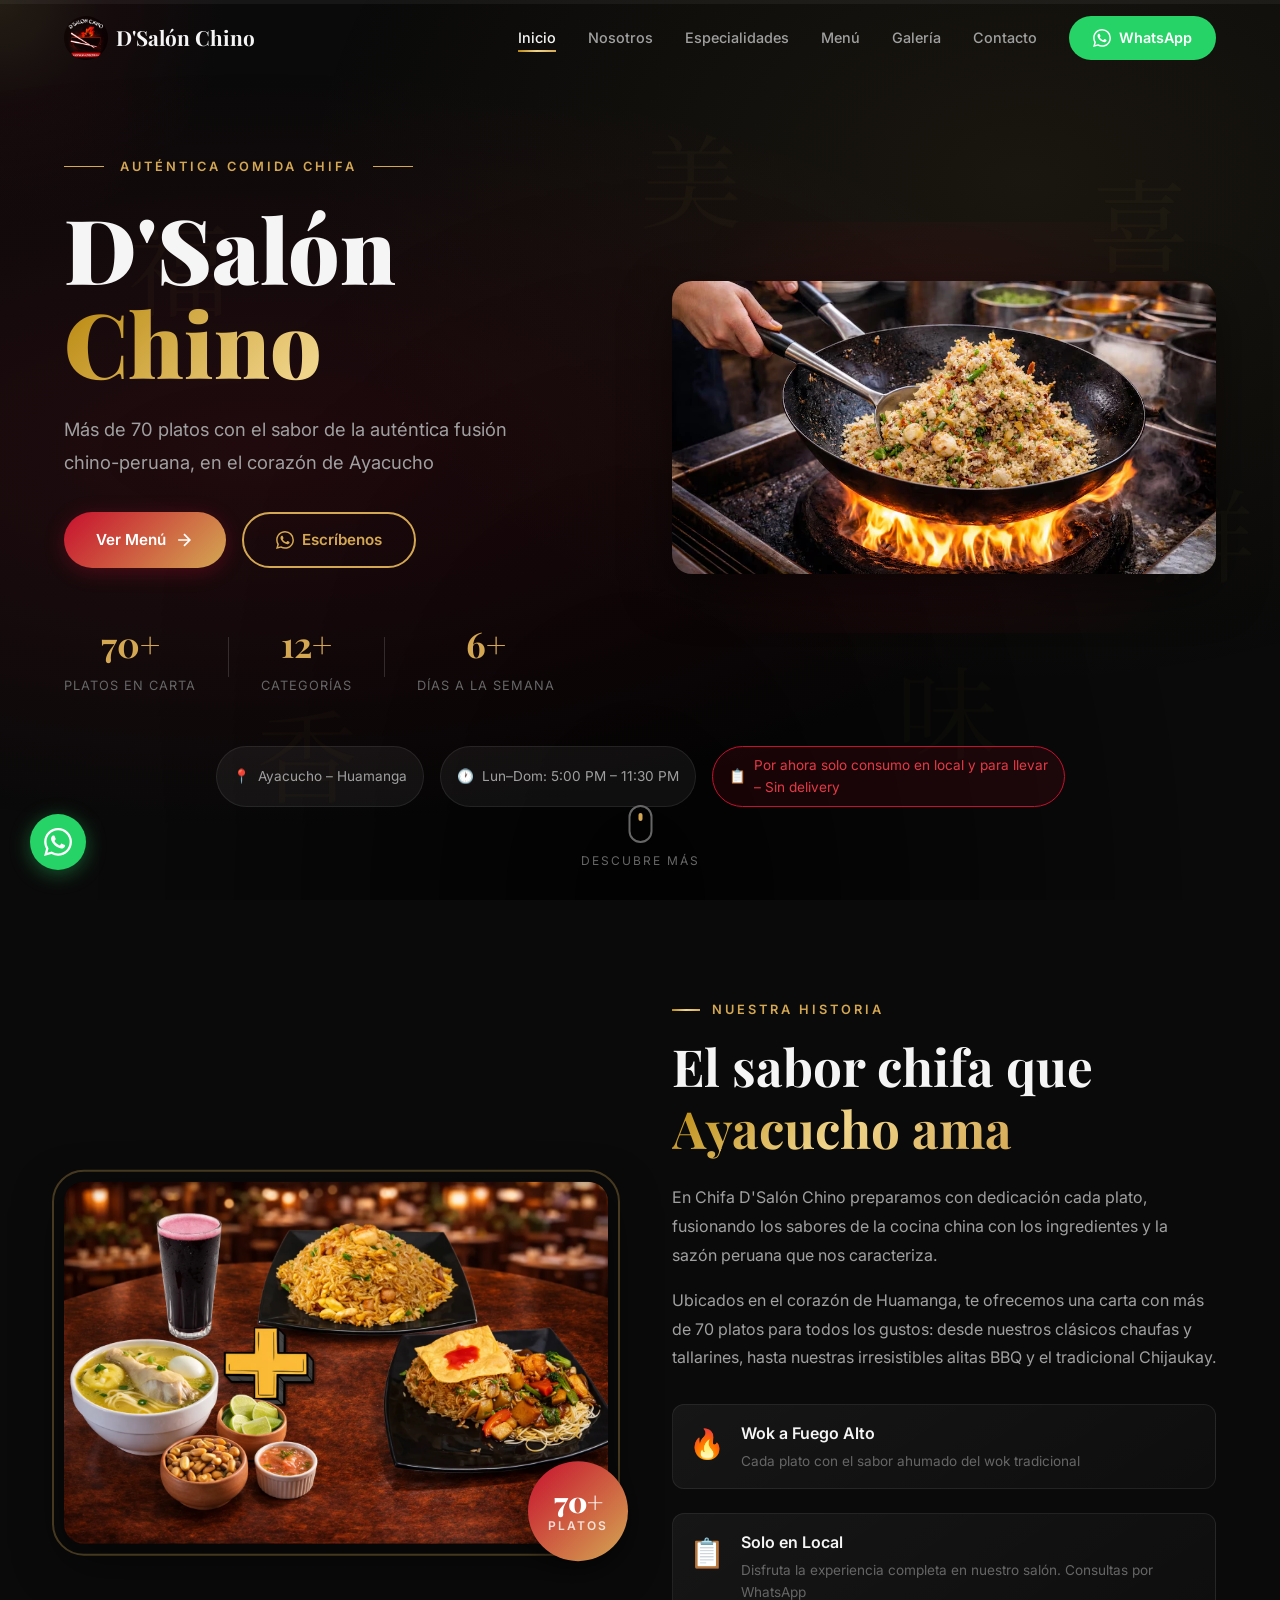
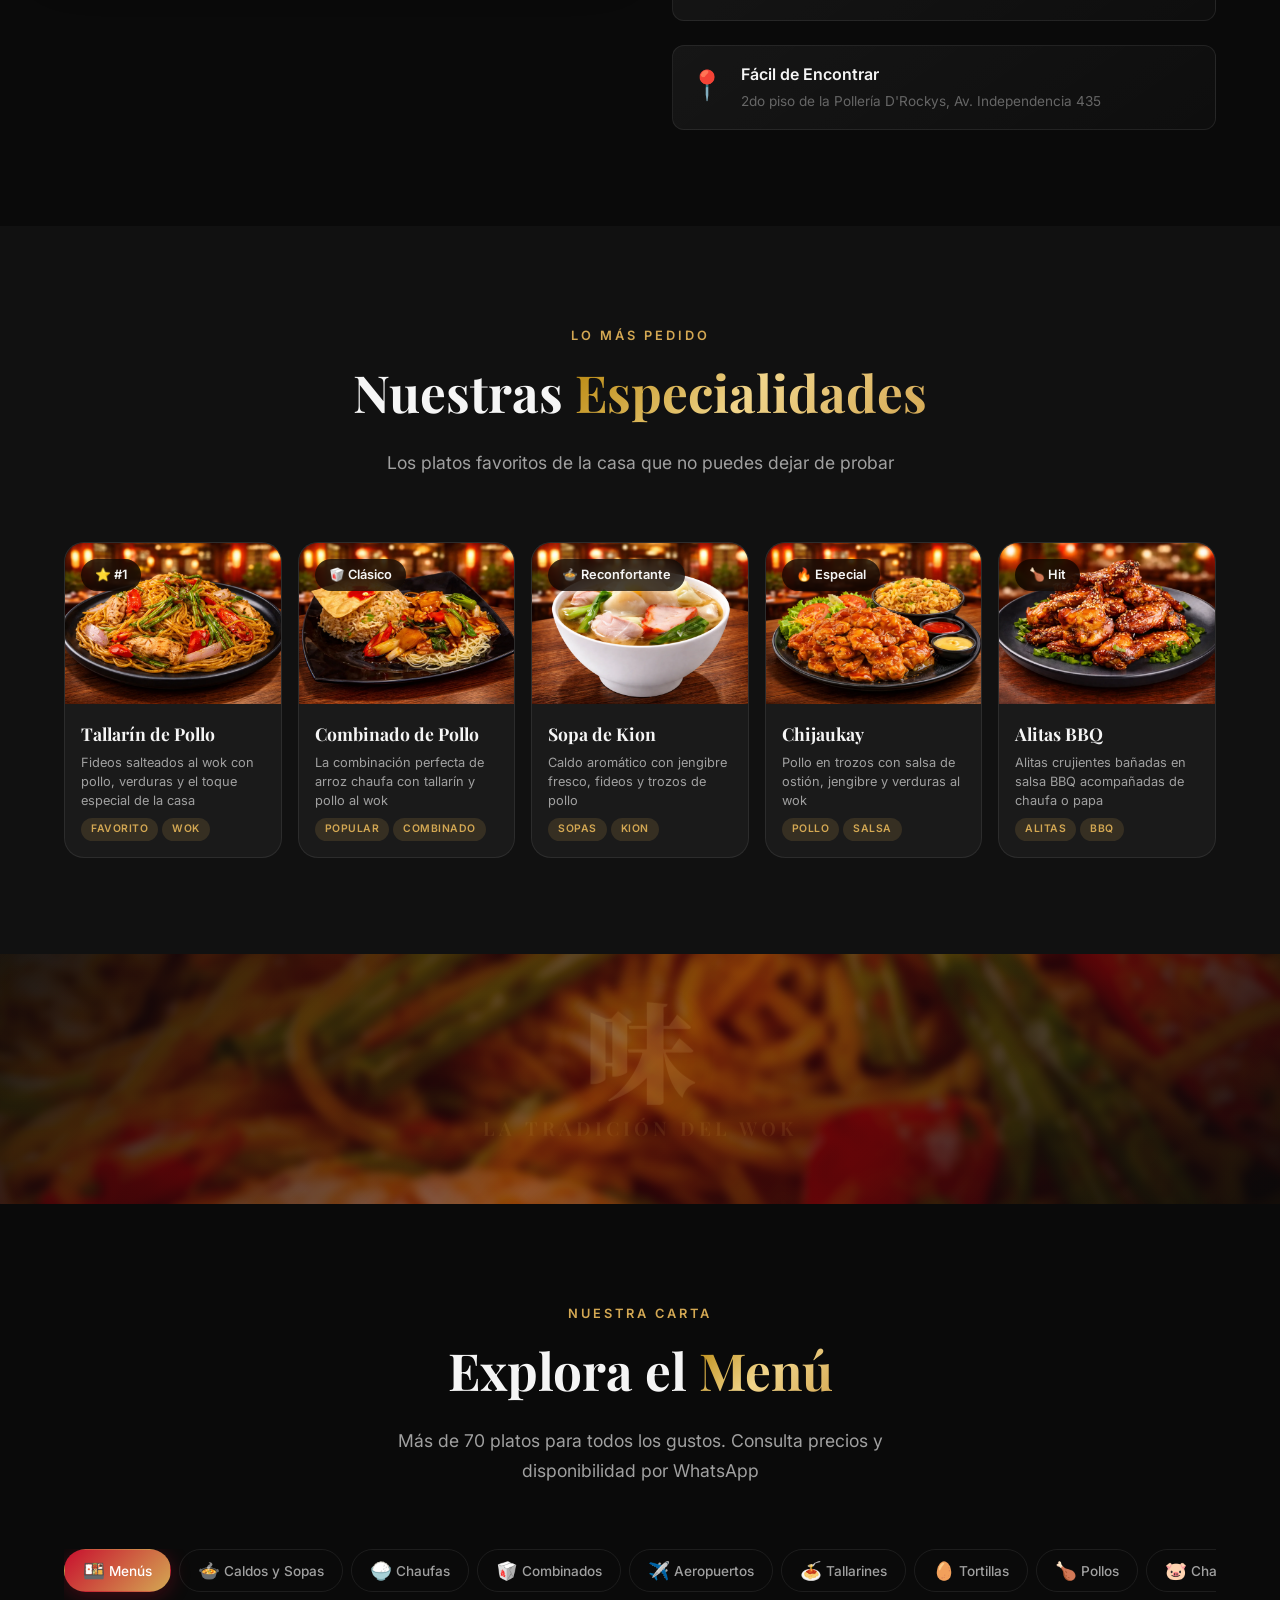
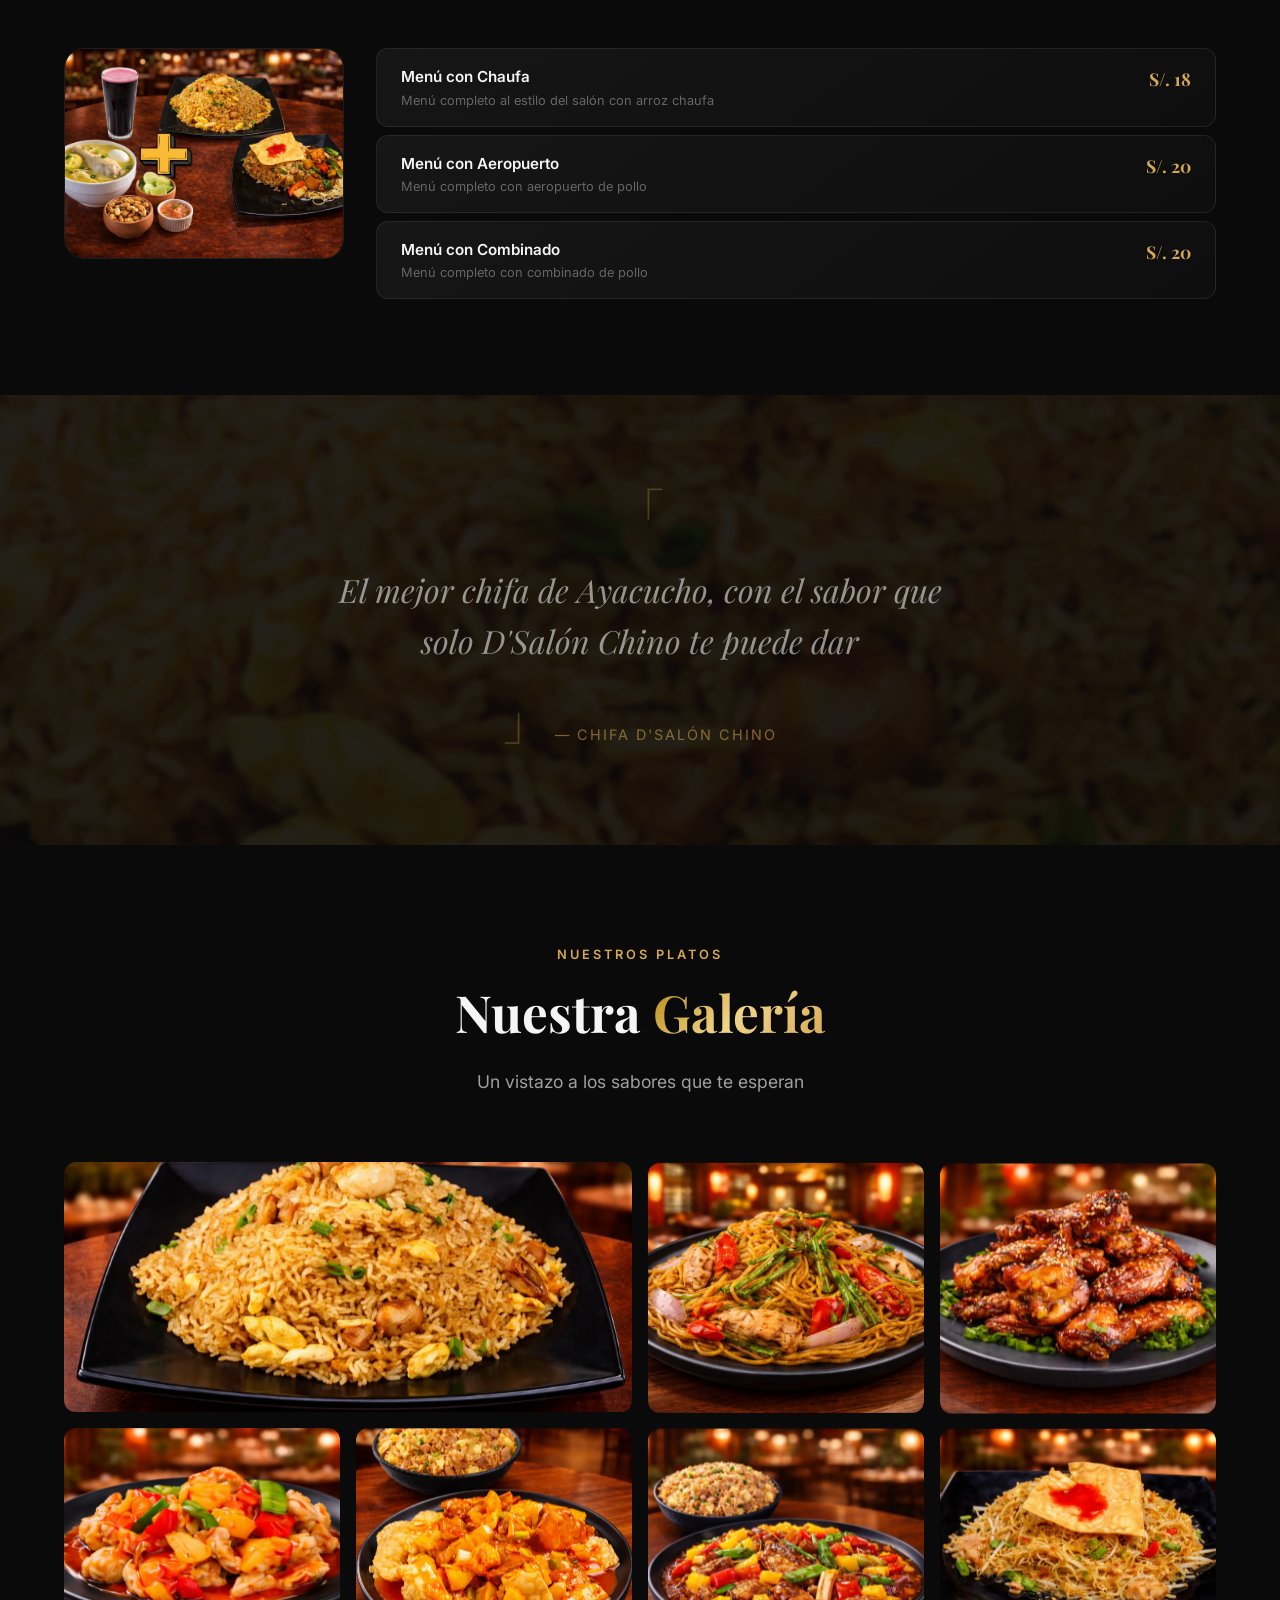
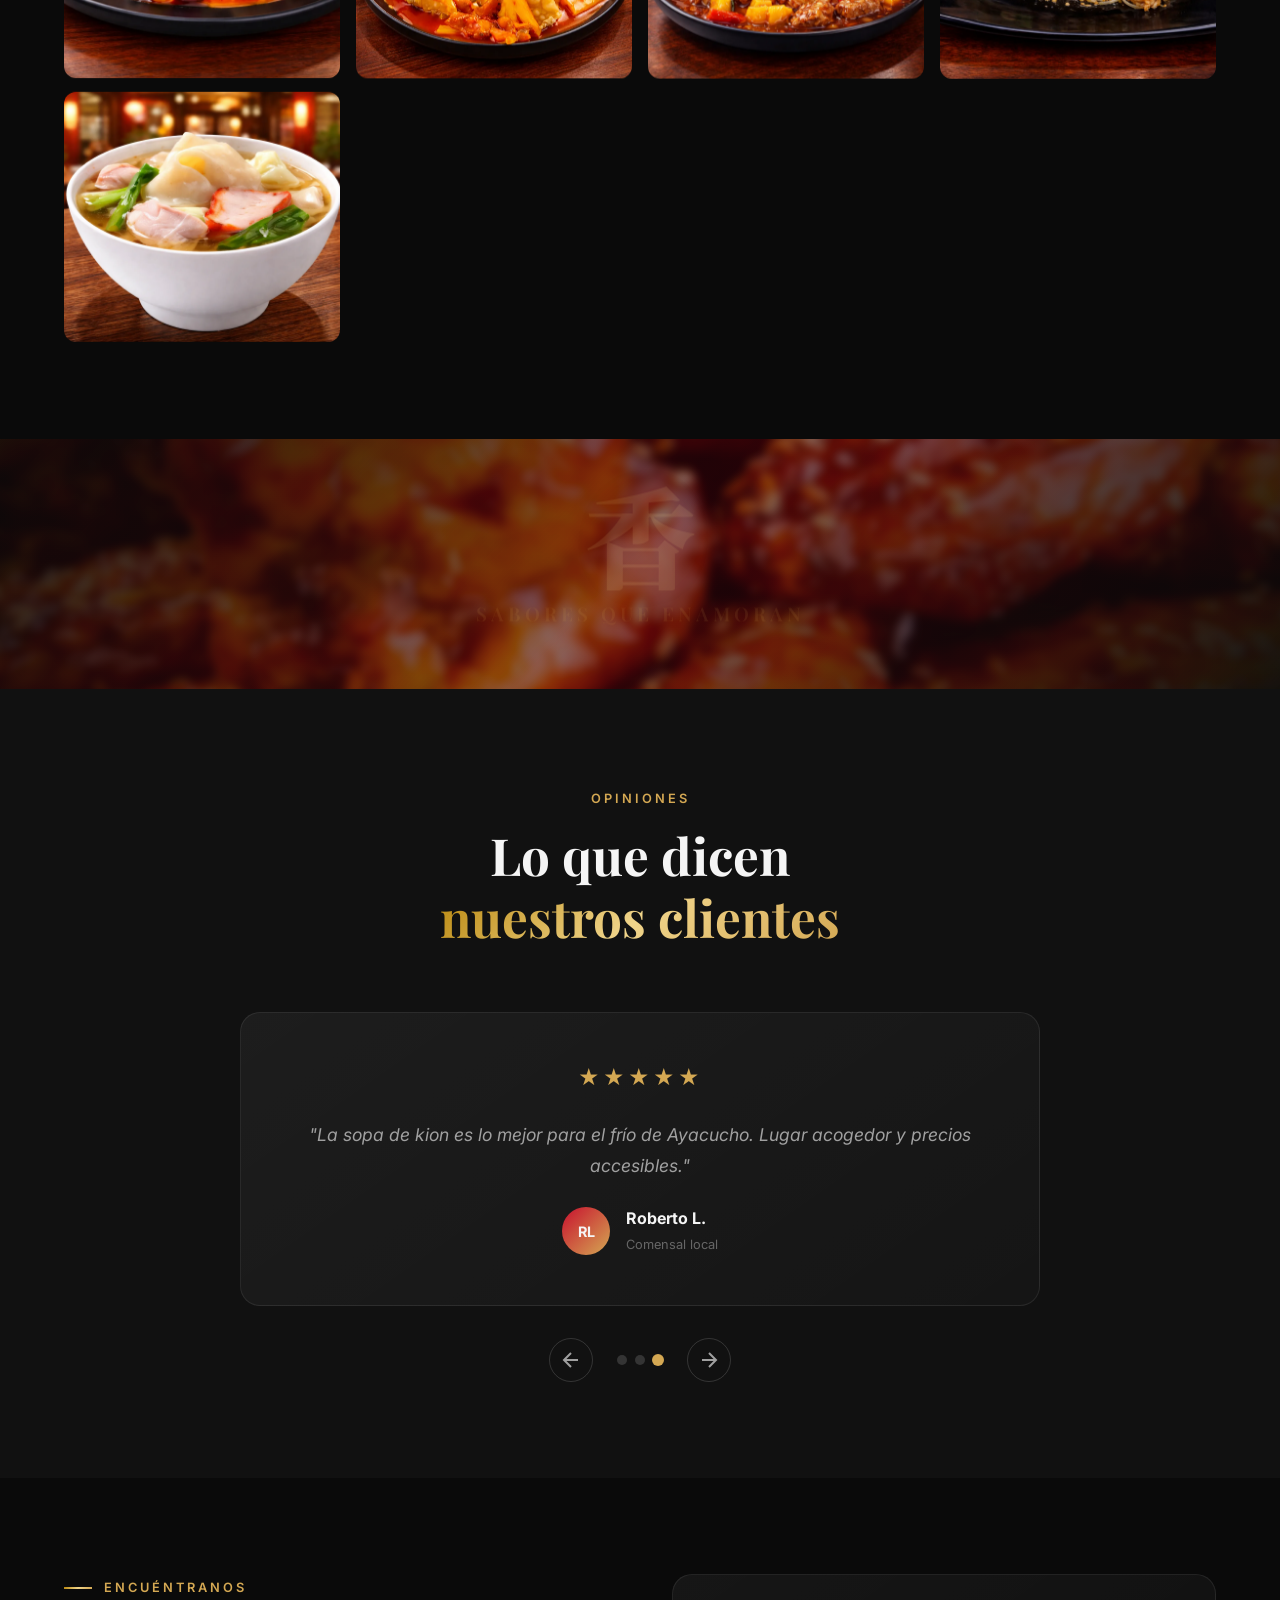
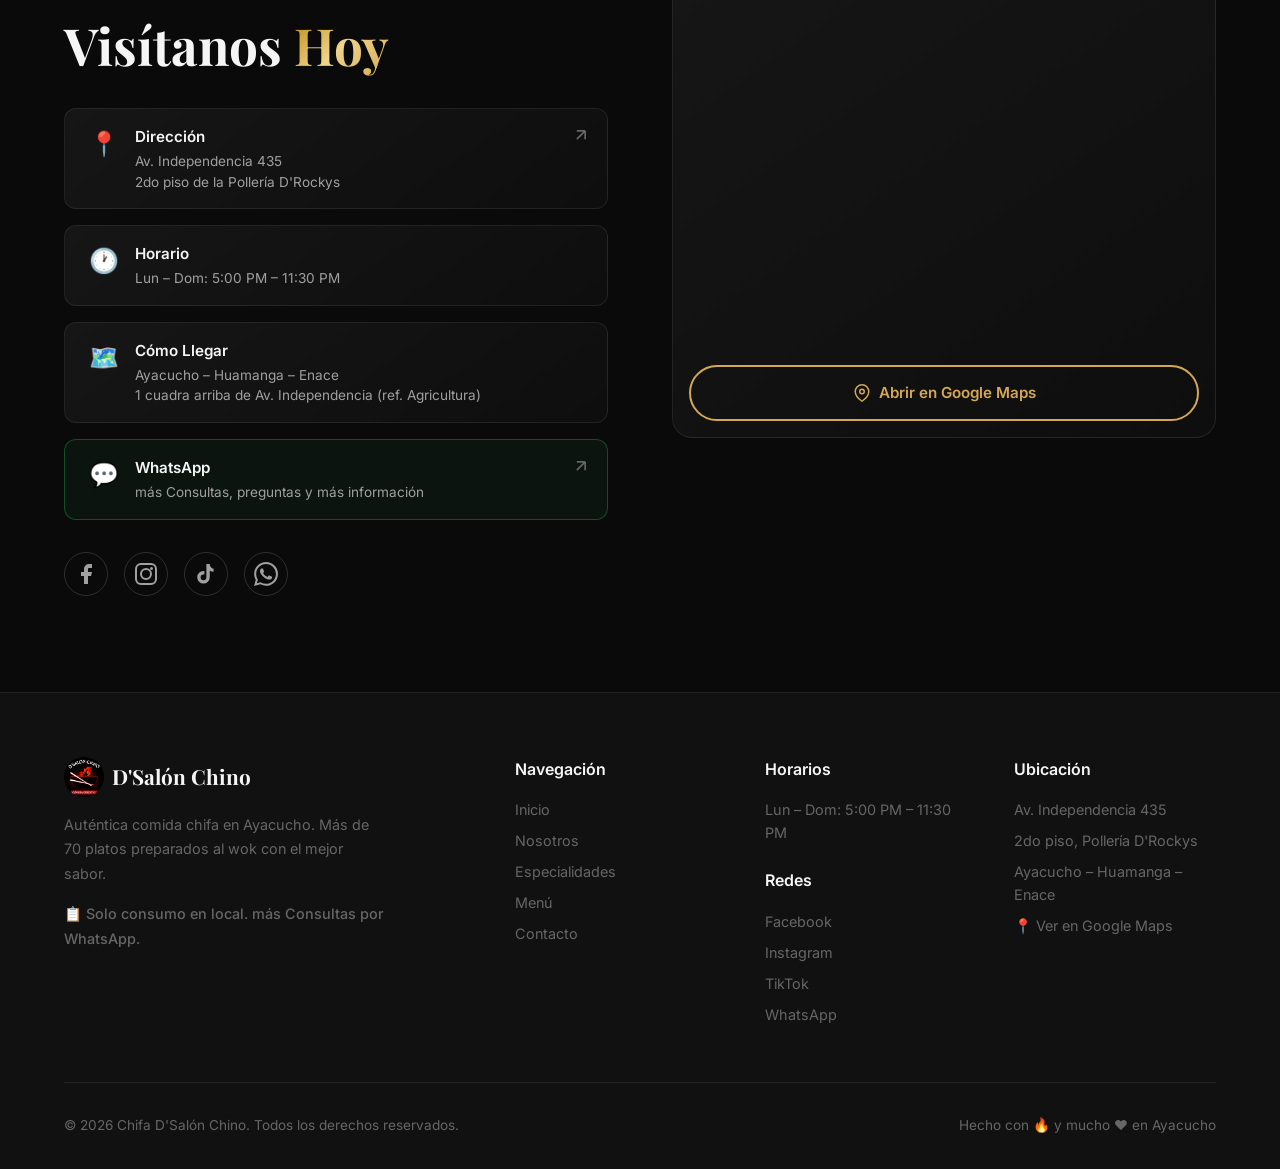
==== commit 3ae6d5ef: "actualizacion1" ====
--- a/index.html
+++ b/index.html
@@ -674,8 +674,8 @@
                 <div class="footer-links">
                     <h4>Horarios</h4>
                     <ul>
-                        <li>Lun – Sáb: 5:00 PM – 11:30 PM</li>
-                        <li>Domingos: Descansamos</li>
+                        <li>Lun – Dom: 5:00 PM – 11:30 PM</li>
+                        
                     </ul>
                     <h4 style="margin-top: 24px;">Redes</h4>
                     <ul>
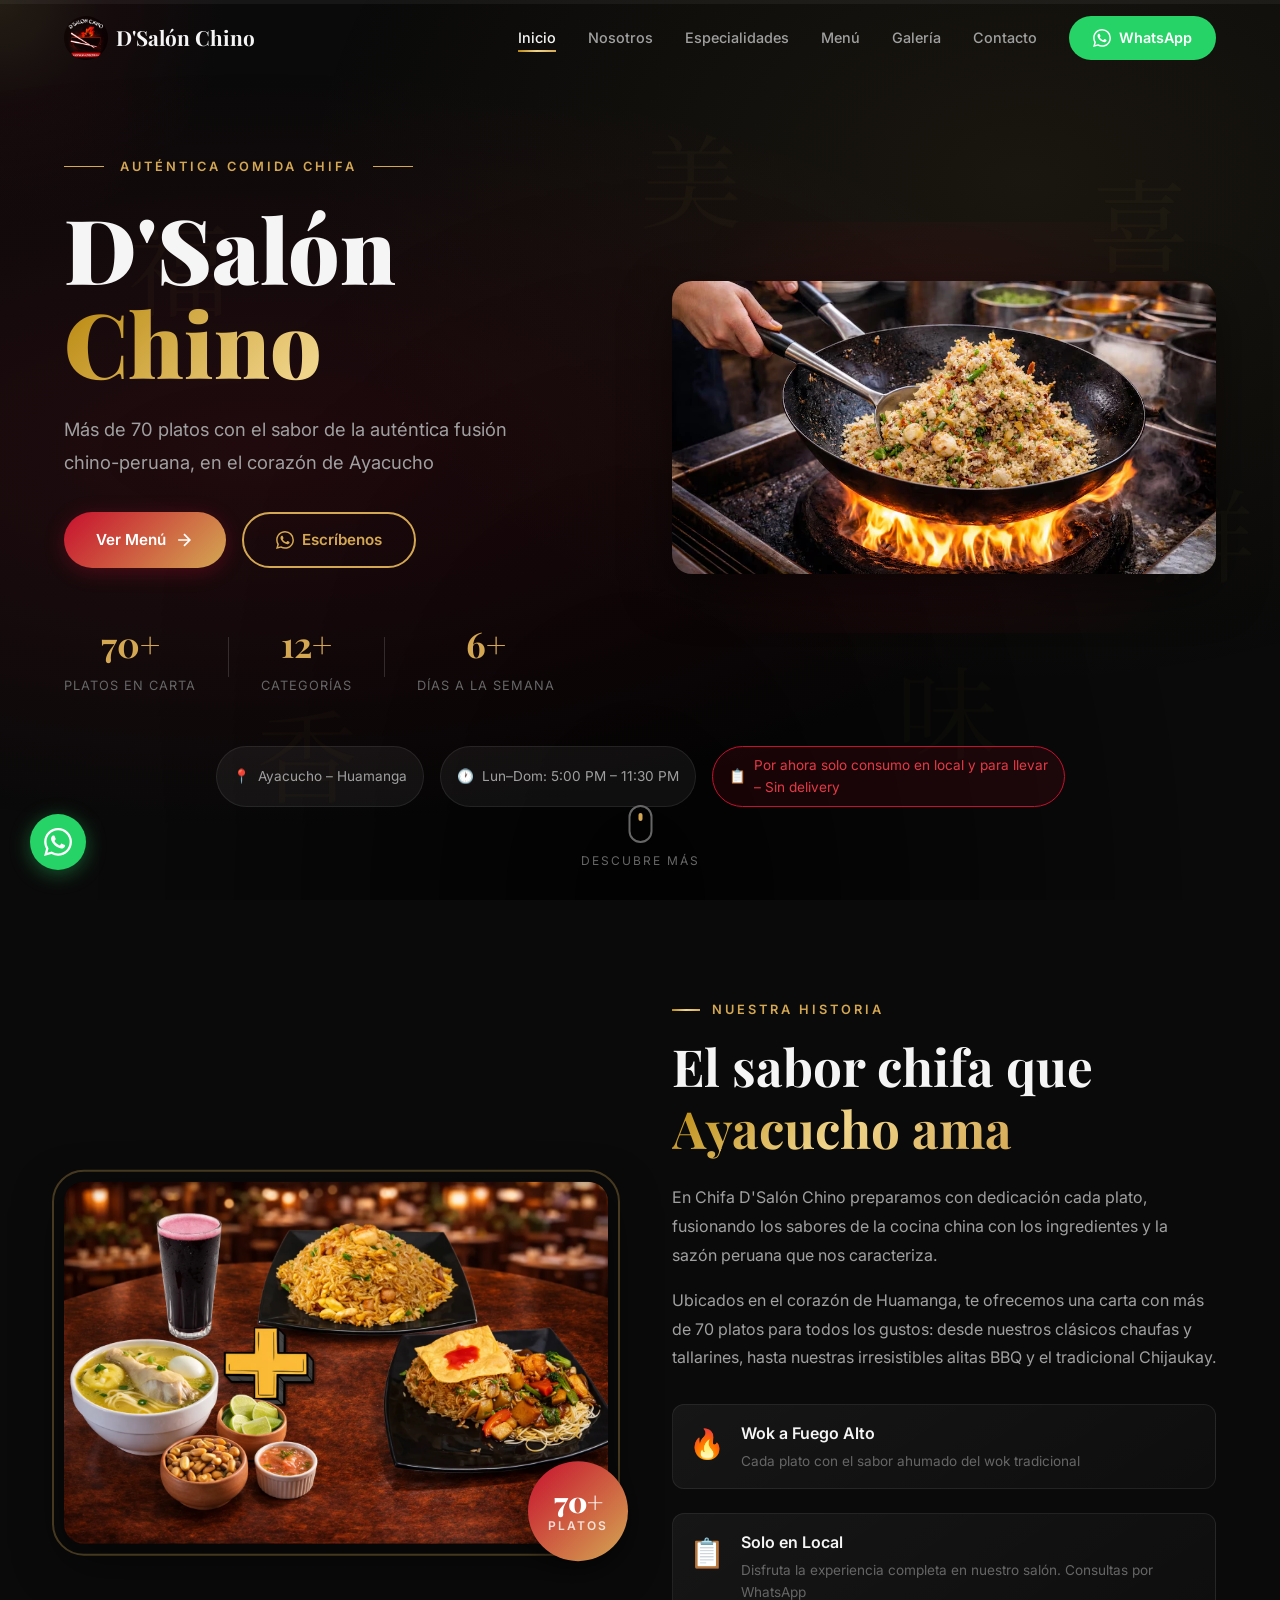
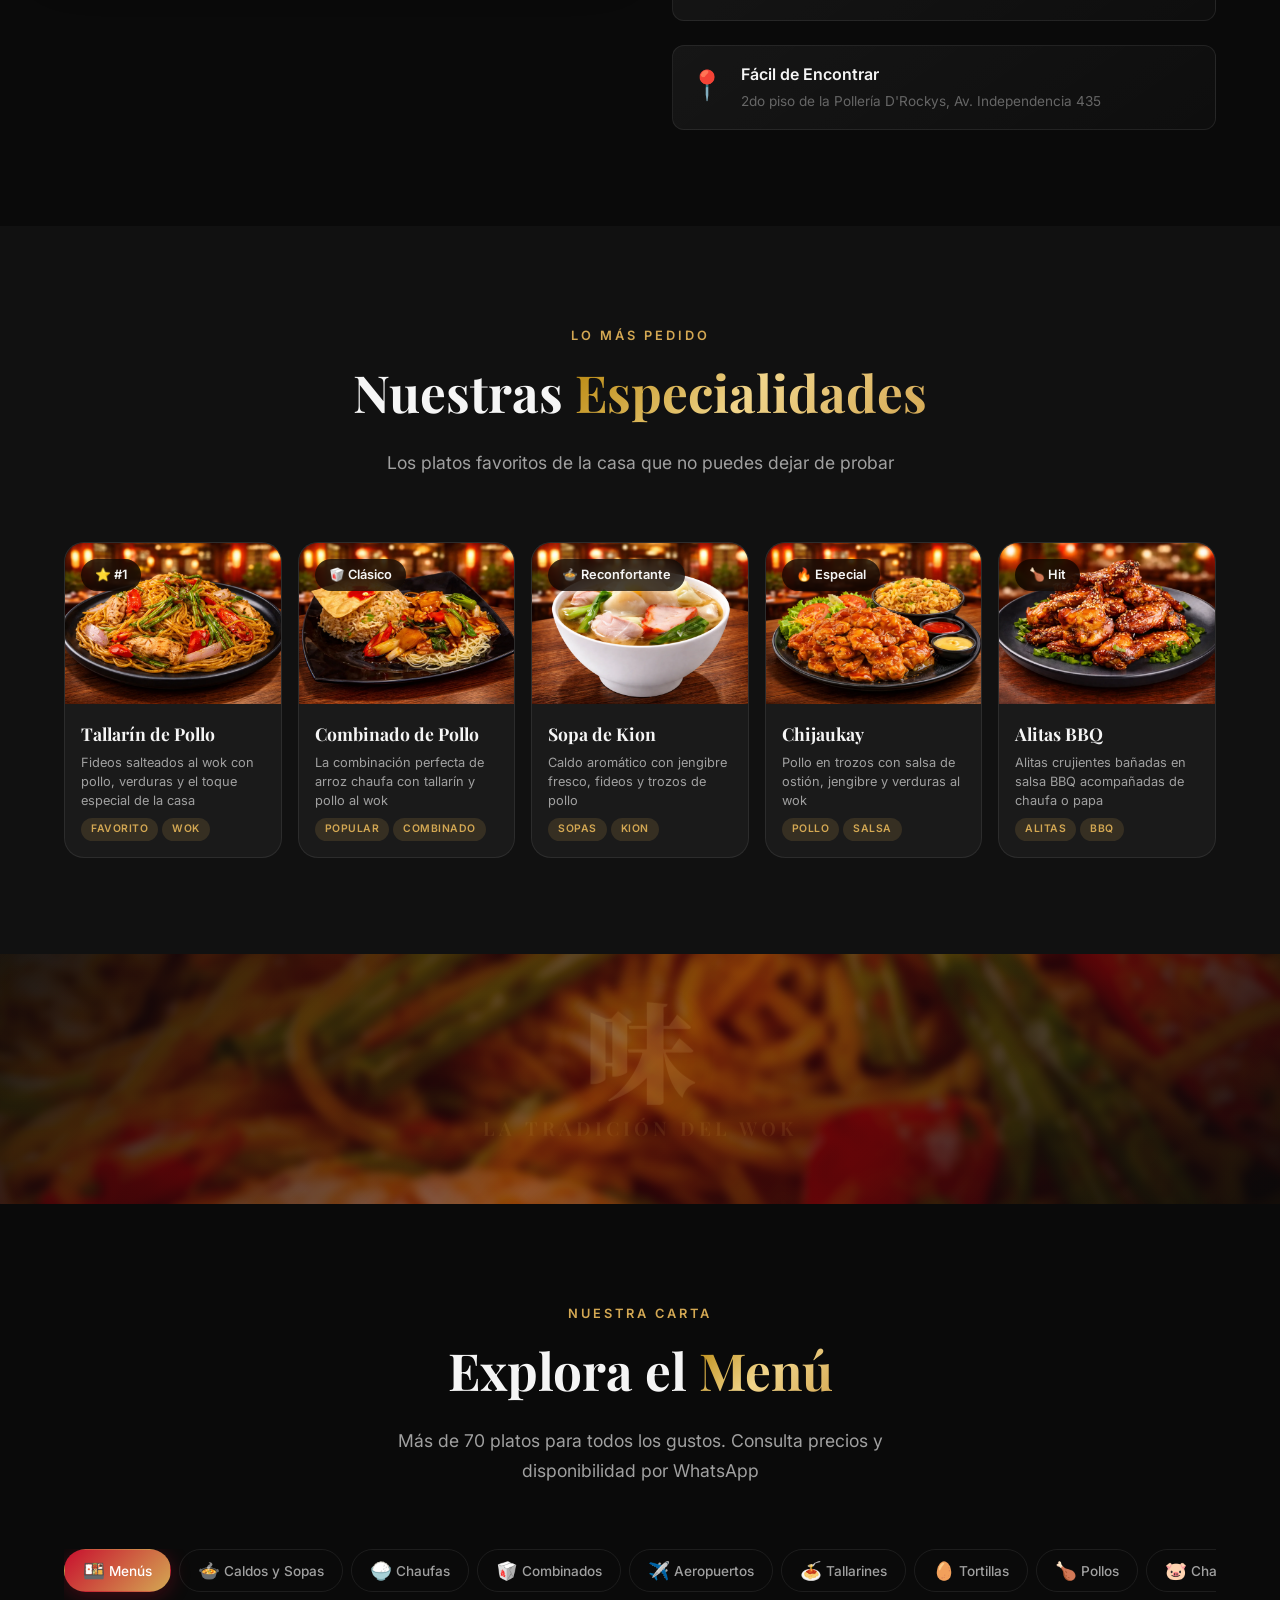
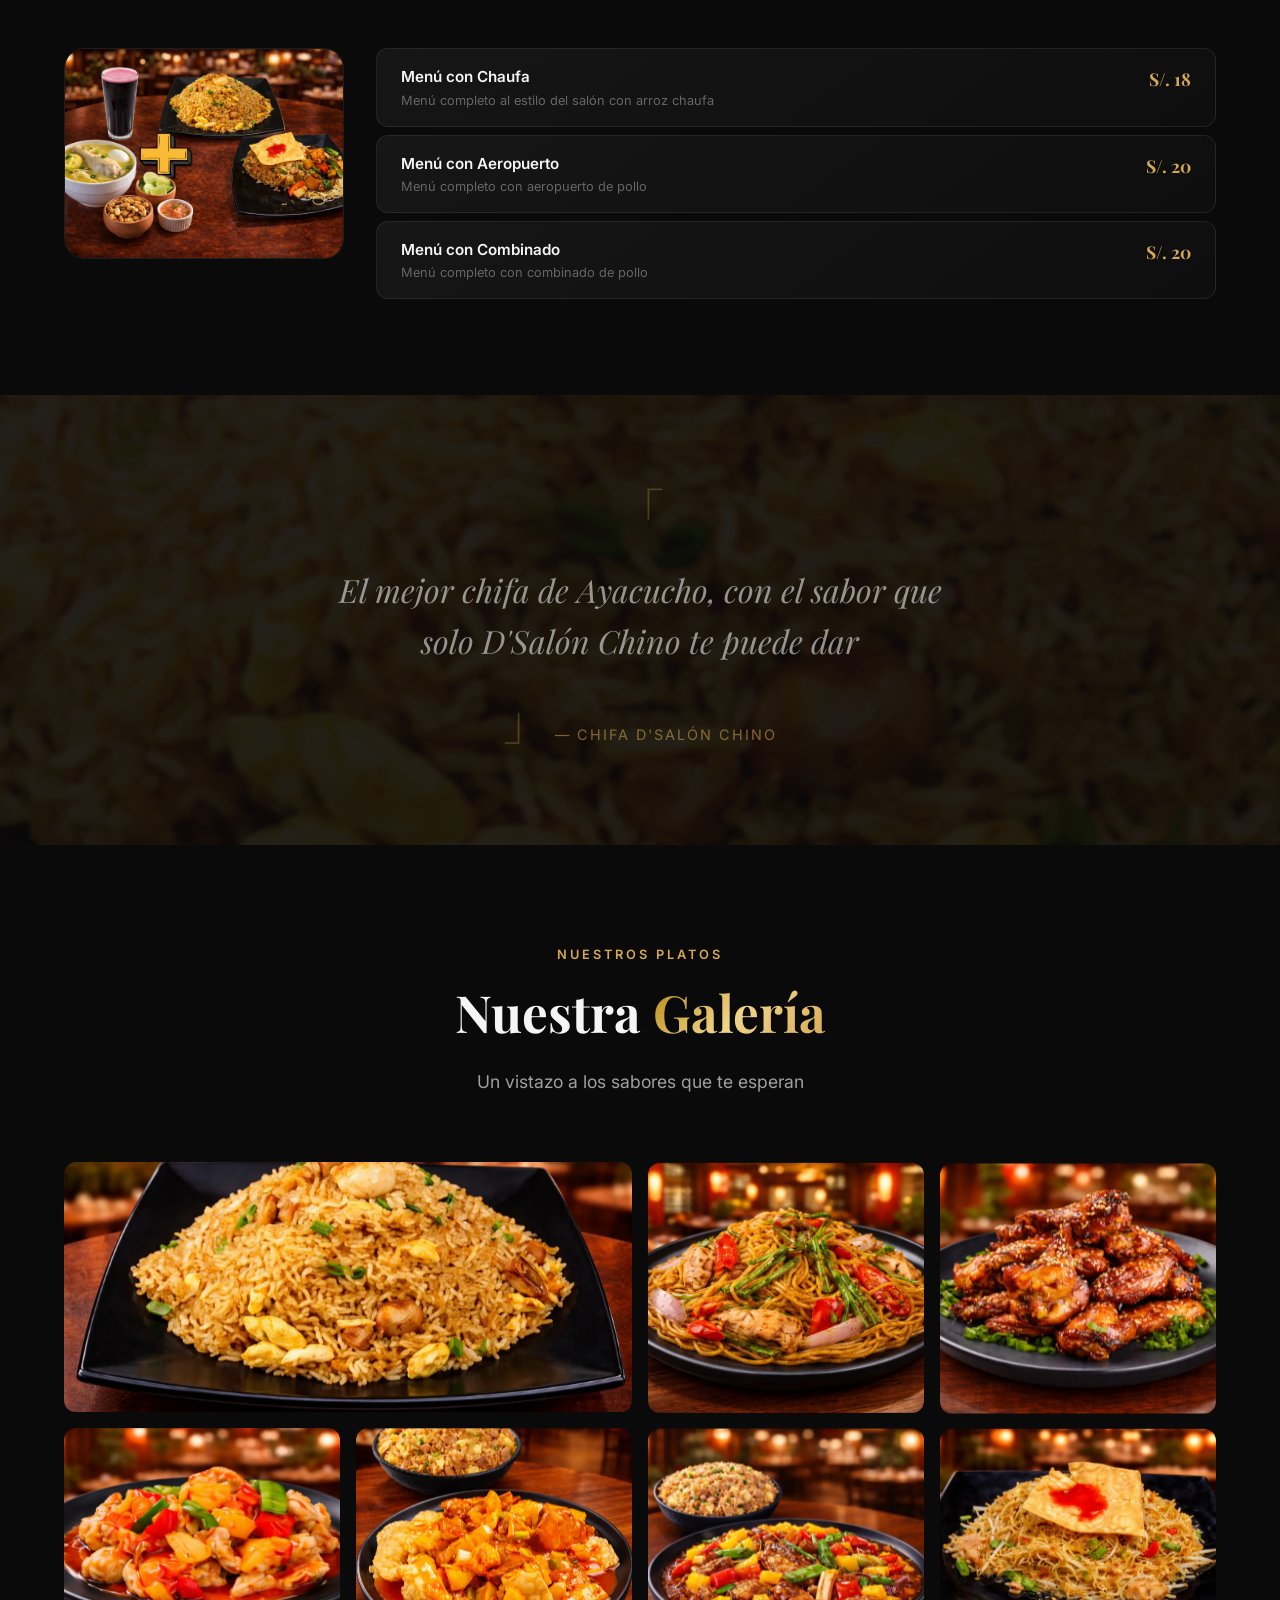
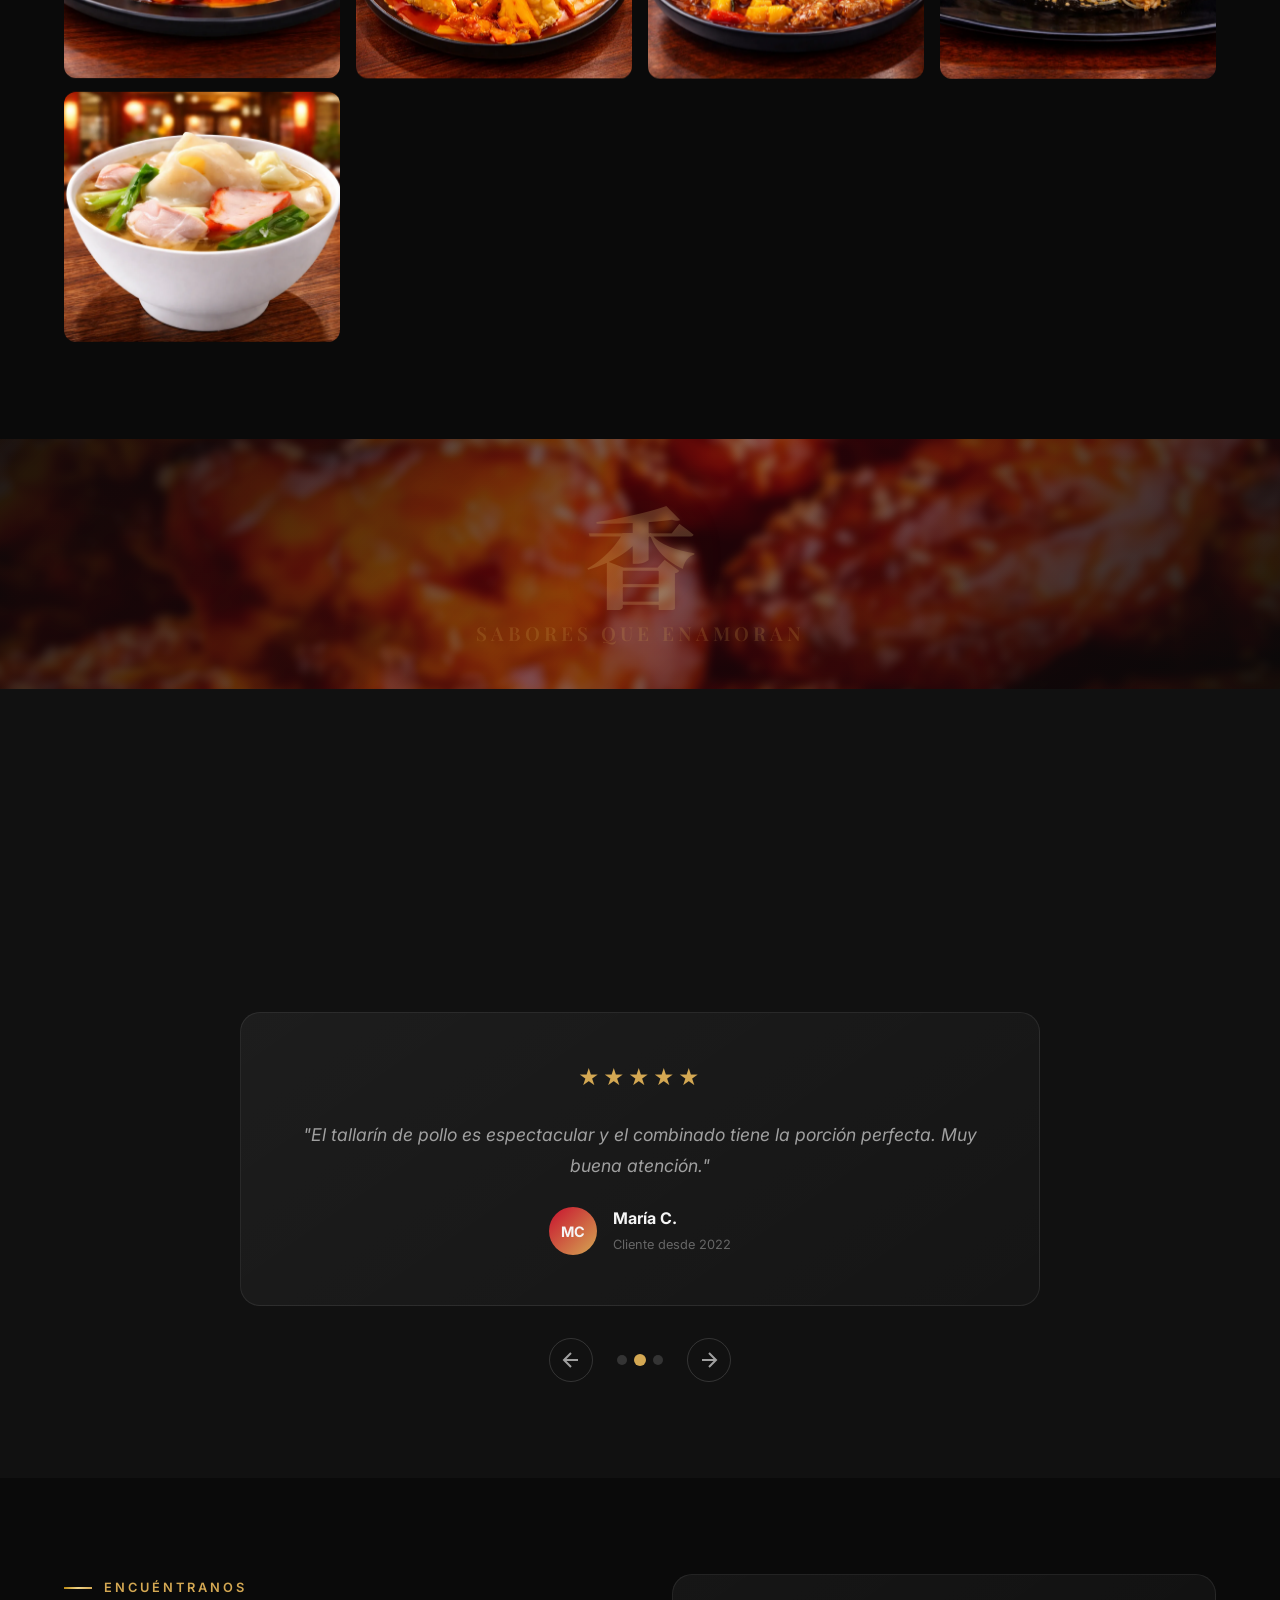
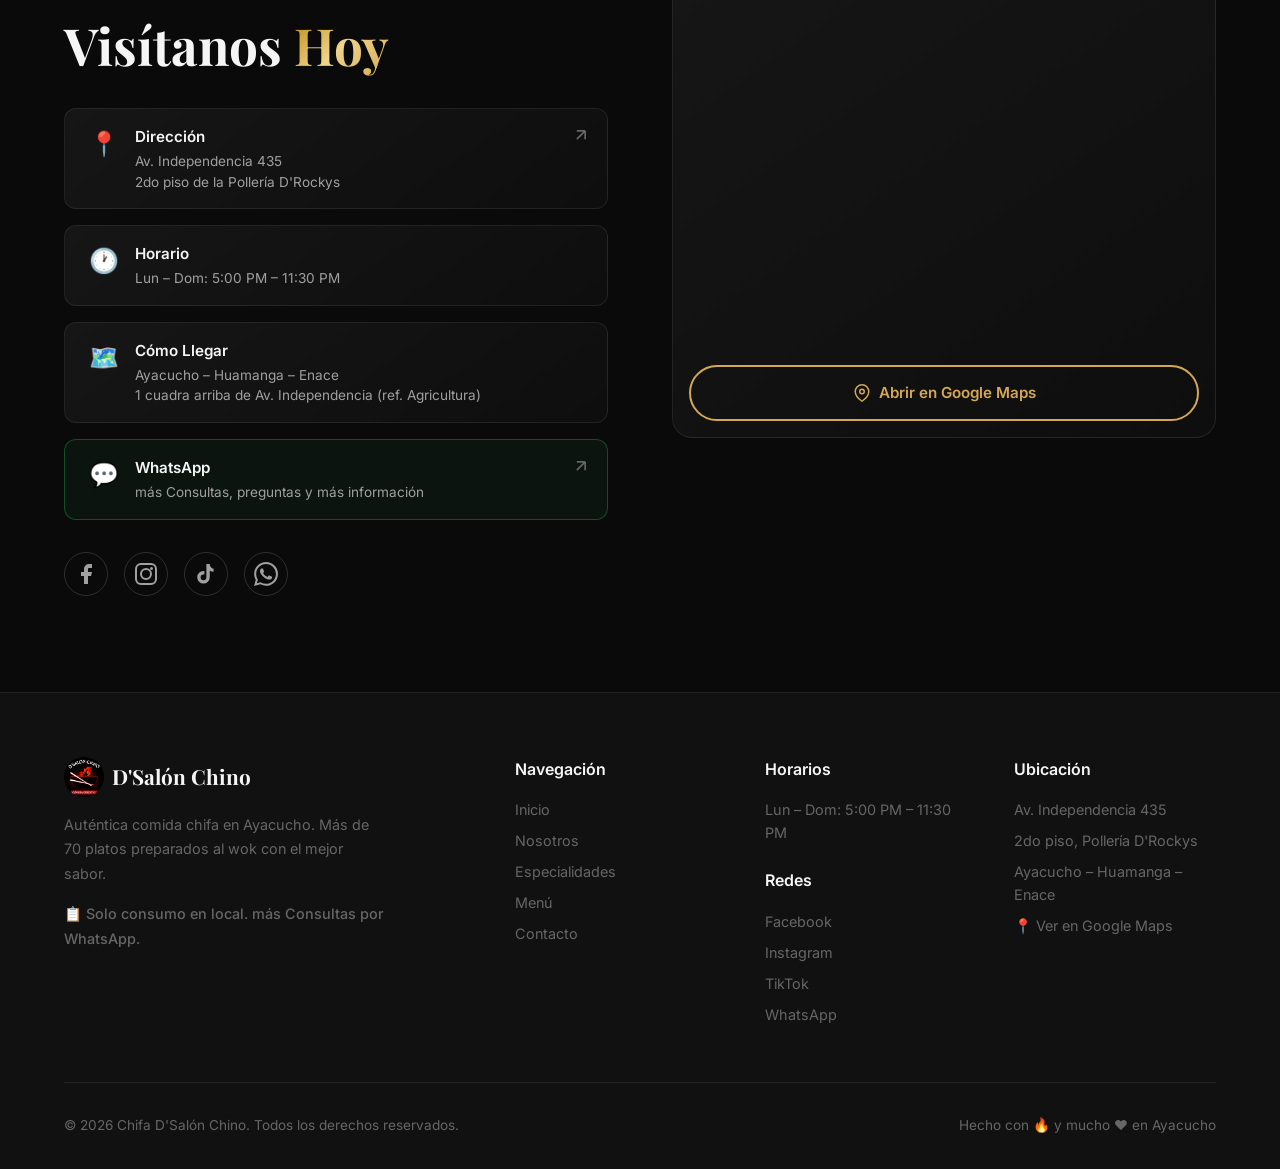
==== commit 03b526a1: "posicionamiento" ====
--- a/index.html
+++ b/index.html
@@ -11,6 +11,54 @@
         content="Chifa D'Salón Chino – La mejor comida chifa en Ayacucho. Más de 70 platos: chaufas, tallarines, alitas BBQ, combinados y más. Av. Independencia 435, Huamanga.">
     <meta name="keywords"
         content="chifa ayacucho, comida china ayacucho, chaufa, tallarin, alitas bbq, salon chino, huamanga">
+    
+    <!-- Schema Markup para SEO y Google -->
+    <script type="application/ld+json">
+    {
+      "@context": "https://schema.org",
+      "@type": "Restaurant",
+      "name": "Chifa D'Salón Chino",
+      "image": "images/Logo.webp",
+      "description": "Auténtica comida chifa en Ayacucho. Más de 70 platos preparados al wok",
+      "address": {
+        "@type": "PostalAddress",
+        "streetAddress": "Av. Independencia 435, 2do piso Pollería D'Rockys",
+        "addressLocality": "Ayacucho",
+        "addressRegion": "Ayacucho",
+        "addressCountry": "PE"
+      },
+      "telephone": "+51935894115",
+      "priceRange": "$$",
+      "cuisine": ["Chifa", "Cocina Peruana"],
+      "openingHoursSpecification": [
+        {
+          "@type": "OpeningHoursSpecification",
+          "dayOfWeek": ["Monday", "Tuesday", "Wednesday", "Thursday", "Friday", "Saturday"],
+          "opens": "17:00",
+          "closes": "23:30"
+        },
+        {
+          "@type": "OpeningHoursSpecification",
+          "dayOfWeek": "Sunday",
+          "opens": "17:00",
+          "closes": "23:30"
+        }
+      ]
+    }
+    </script>
+
+    <!-- Open Graph Tags para redes sociales -->
+    <meta property="og:title" content="Chifa D'Salón Chino | Auténtica Comida Chifa en Ayacucho">
+    <meta property="og:description" content="Más de 70 platos: chaufas, tallarines, alitas BBQ, combinados y más en Ayacucho">
+    <meta property="og:image" content="images/Logo.webp">
+    <meta property="og:type" content="business.business">
+
+    <!-- Twitter Card Tags -->
+    <meta name="twitter:card" content="summary_large_image">
+    <meta name="twitter:title" content="Chifa D'Salón Chino">
+    <meta name="twitter:description" content="Auténtica comida chifa en Ayacucho">
+    <meta name="twitter:image" content="images/Logo.webp">
+    
     <link rel="preconnect" href="https://fonts.googleapis.com">
     <link rel="preconnect" href="https://fonts.gstatic.com" crossorigin>
     <link
